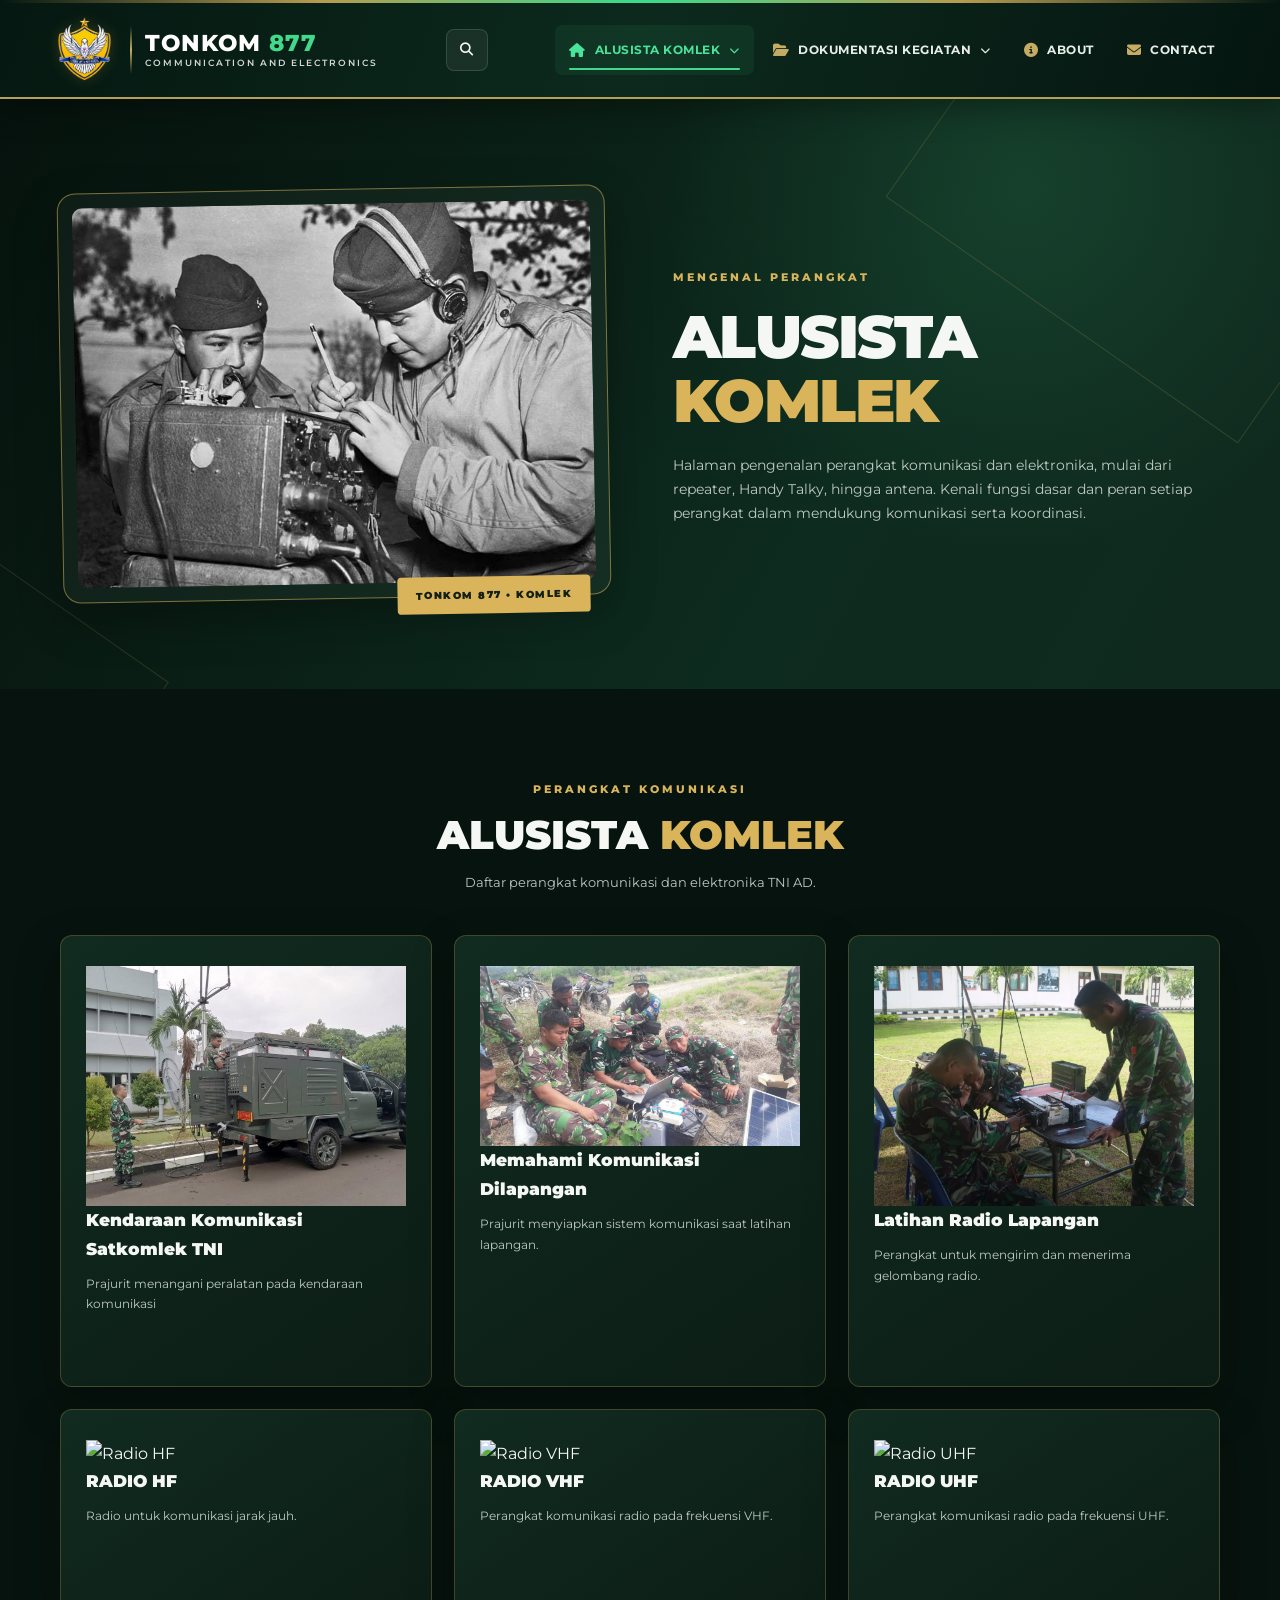
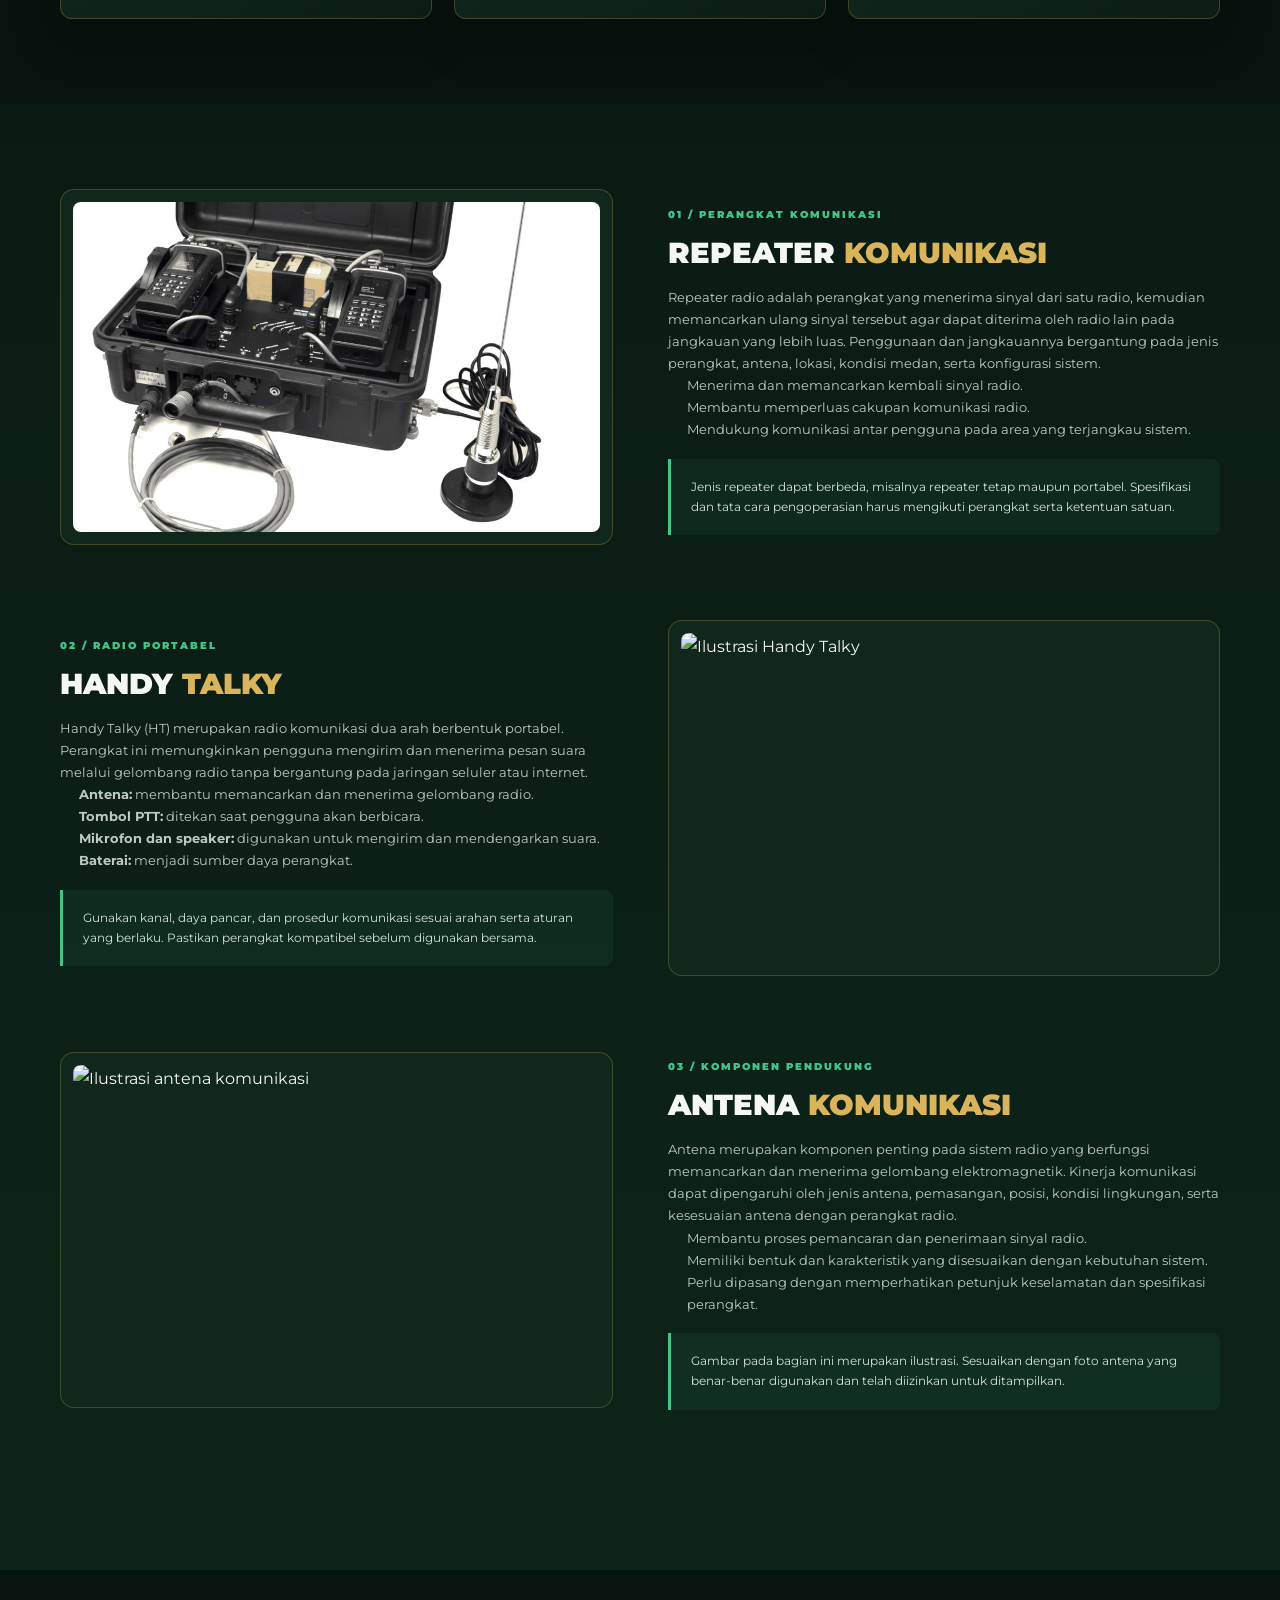
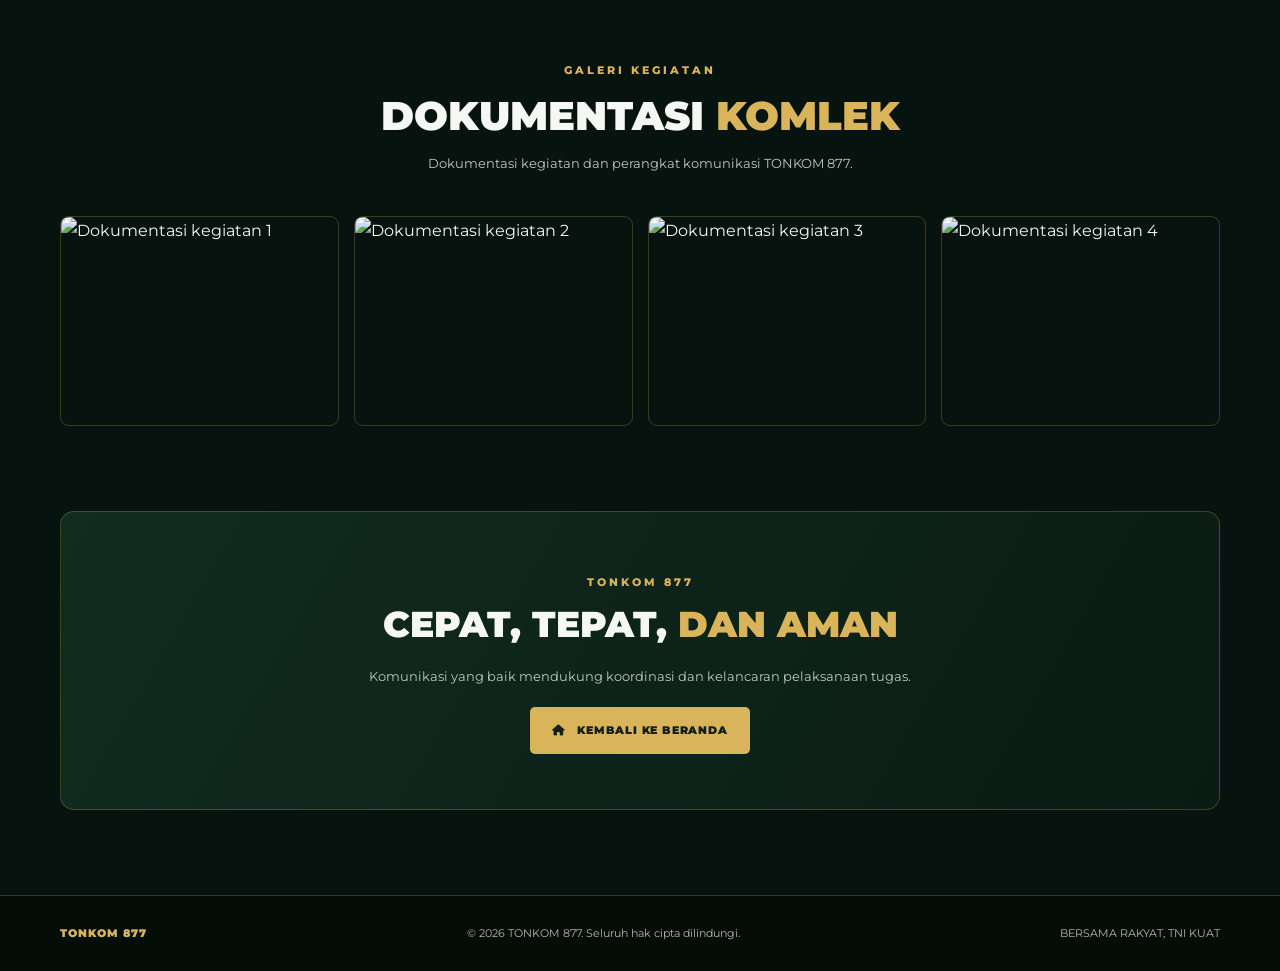
==== alusista.html @ 72903015 "commit" ====
<!DOCTYPE html>
<html lang="id">
<head>
    <meta charset="UTF-8">
    <meta name="viewport" content="width=device-width, initial-scale=1.0">
    
    <title>ALUSISTA KOMLEK | TONKOM 877</title>

    <link rel="shortcut icon" type="image/x-icon" href="images/komlek2.png" />
    <link rel="preconnect" href="https://fonts.googleapis.com">
    <link rel="preconnect" href="https://fonts.gstatic.com" crossorigin>
    <link href="https://fonts.googleapis.com/css2?family=Montserrat:wght@400;500;600;700;800;900&display=swap" rel="stylesheet">

    <link rel="stylesheet" href="https://cdnjs.cloudflare.com/ajax/libs/font-awesome/6.5.2/css/all.min.css">
    

<style>
:root {
    --bg: #07130e;
    --panel: #10291e;
    --gold: #d9b45b;
    --gold-light: #f0d58a;
    --green: #43c58a;
    --white: #f5f7f4;
    --muted: #bdc9c1;
    --line: rgba(217,180,91,.25);
    --shadow: 0 18px 45px rgba(0,0,0,.28);
}

* {
    box-sizing: border-box;
}

html {
    scroll-behavior: smooth;
    scroll-padding-top: 90px;
}

body {
    margin: 0;
    font-family: 'Montserrat', sans-serif;
    color: var(--white);
    background: var(--bg);
    line-height: 1.7;
    overflow-x: hidden;
}

img {
    max-width: 100%;
    display: block;
}

a {
    color: inherit;
    text-decoration: none;
}

.container {
    width: min(1160px, 92%);
    margin: auto;
}

/* ================= NAVBAR ================= */

.site-header {
    position: sticky;
    top: 0;
    z-index: 1000;
    background: rgba(5,17,12,.96);
    border-bottom: 1px solid var(--line);
    backdrop-filter: blur(12px);
}

.navbar {
    min-height: 82px;
    display: flex;
    align-items: center;
    justify-content: space-between;
    gap: 22px;
}

.brand {
    display: flex;
    align-items: center;
    gap: 12px;
    min-width: 0;
}

.brand img {
    width: 54px;
    height: 54px;
    object-fit: contain;
}

.brand-name {
    font-weight: 900;
    letter-spacing: 1.2px;
    color: var(--gold);
    font-size: 19px;
    line-height: 1.2;
}

.brand-sub {
    display: block;
    color: #c5d0c8;
    font-size: 9px;
    letter-spacing: 1.5px;
    margin-top: 4px;
}

.nav-links {
    display: flex;
    align-items: center;
    gap: 26px;
}

.nav-links a {
    font-size: 11px;
    font-weight: 800;
    letter-spacing: .7px;
    color: #e5ebe6;
    transition: .25s;
}

.nav-links a:hover,
.nav-links a.active {
    color: var(--gold);
}

.menu-toggle {
    display: none;
    border: 1px solid var(--line);
    background: transparent;
    color: var(--gold);
    font-size: 22px;
    padding: 7px 11px;
    border-radius: 8px;
    cursor: pointer;
}

/* ================= HERO ================= */

.hero {
    position: relative;
    min-height: 590px;
    display: flex;
    align-items: center;
    overflow: hidden;
    background:
        radial-gradient(circle at 80% 15%, rgba(54,139,94,.22), transparent 32%),
        linear-gradient(120deg,#06120d,#0d2b1e 65%,#10291e);
}

.hero:before,
.hero:after {
    content: "";
    position: absolute;
    border: 1px solid rgba(217,180,91,.17);
    transform: rotate(35deg);
    pointer-events: none;
}

.hero:before {
    width: 430px;
    height: 430px;
    right: -120px;
    top: -170px;
}

.hero:after {
    width: 300px;
    height: 300px;
    left: -190px;
    bottom: -180px;
}

.hero-grid {
    position: relative;
    z-index: 1;
    display: grid;
    grid-template-columns: 1fr 1fr;
    align-items: center;
    gap: 65px;
    padding: 75px 0;
}

.hero-photo-wrap {
    position: relative;
    padding: 14px;
    border: 1px solid rgba(217,180,91,.55);
    border-radius: 18px;
    background: rgba(255,255,255,.035);
    box-shadow: var(--shadow);
    transform: rotate(-1deg);
}

.hero-photo {
    width: 100%;
    height: 380px;
    object-fit: cover;
    border-radius: 10px;
}

.photo-tag {
    position: absolute;
    bottom: -18px;
    right: 20px;
    padding: 10px 18px;
    background: var(--gold);
    color: #142016;
    font-size: 10px;
    font-weight: 900;
    letter-spacing: 1.5px;
    border-radius: 4px;
}

.eyebrow,
.section-label {
    color: var(--gold);
    font-size: 11px;
    font-weight: 800;
    letter-spacing: 3px;
}

.hero h1 {
    font-size: clamp(36px,5vw,60px);
    line-height: 1.08;
    margin: 15px 0 20px;
    font-weight: 900;
    letter-spacing: -1.5px;
}

.hero h1 span {
    color: var(--gold);
    display: block;
}

.hero p {
    color: var(--muted);
    font-size: 14px;
    max-width: 560px;
}

.btn-gold {
    display: inline-flex;
    align-items: center;
    gap: 12px;
    margin-top: 20px;
    padding: 14px 22px;
    border-radius: 5px;
    background: var(--gold);
    color: #122017;
    font-size: 11px;
    font-weight: 900;
    letter-spacing: .8px;
    transition: .25s;
}

.btn-gold:hover {
    background: var(--gold-light);
    transform: translateY(-3px);
}

/* ================= SECTION ================= */

.section {
    padding: 85px 0;
}

.section-heading {
    text-align: center;
    max-width: 720px;
    margin: 0 auto 42px;
}

.section-heading h2 {
    margin: 10px 0 12px;
    font-size: clamp(27px,4vw,40px);
    line-height: 1.2;
    font-weight: 900;
}

.section-heading h2 span {
    color: var(--gold);
}

.section-heading p {
    color: var(--muted);
    font-size: 13px;
}

/* ================= FEATURE CARD ================= */

.cards {
    display: grid;
    grid-template-columns: repeat(3,1fr);
    gap: 22px;
}

.feature-card {
    position: relative;
    padding: 30px 25px;
    background: linear-gradient(145deg,#112b20,#0c1d15);
    border: 1px solid var(--line);
    border-radius: 12px;
    box-shadow: var(--shadow);
    transition: .3s;
}

.feature-card:hover {
    transform: translateY(-8px);
    border-color: var(--gold);
}

.feature-icon {
    width: 54px;
    height: 54px;
    display: grid;
    place-items: center;
    border-radius: 12px;
    background: rgba(217,180,91,.12);
    color: var(--gold);
    font-size: 23px;
    margin-bottom: 20px;
}

.feature-card h3 {
    font-size: 17px;
    font-weight: 900;
    margin: 0 0 10px;
}

.feature-card p {
    color: var(--muted);
    font-size: 12px;
    min-height: 82px;
}

.text-link {
    display: inline-flex;
    align-items: center;
    gap: 8px;
    margin-top: 8px;
    color: var(--gold);
    font-size: 10px;
    font-weight: 900;
    letter-spacing: .7px;
}

/* ================= DETAIL PERANGKAT ================= */

.equipment {
    background: linear-gradient(180deg,#0a1b13,#0d2419);
}

.equipment-row {
    display: grid;
    grid-template-columns: 1fr 1fr;
    gap: 55px;
    align-items: center;
    margin: 0 0 75px;
}

.equipment-row.reverse .equipment-image {
    order: 2;
}

.equipment-row.reverse .equipment-copy {
    order: 1;
}

.equipment-image {
    padding: 12px;
    border: 1px solid var(--line);
    border-radius: 14px;
    background: #10271c;
}

.equipment-image img {
    width: 100%;
    height: 330px;
    object-fit: cover;
    border-radius: 8px;
}

.equipment-copy h3 {
    font-size: 29px;
    line-height: 1.2;
    margin: 10px 0 15px;
    font-weight: 900;
}

.equipment-copy h3 span {
    color: var(--gold);
}

.equipment-copy p,
.equipment-copy li {
    color: var(--muted);
    font-size: 13px;
}

.equipment-copy ul {
    padding-left: 19px;
}

.mini-label {
    color: var(--green);
    font-size: 10px;
    font-weight: 900;
    letter-spacing: 2px;
}

.info-panel {
    padding: 18px 20px;
    margin-top: 18px;
    background: rgba(67,197,138,.07);
    border-left: 3px solid var(--green);
    border-radius: 0 8px 8px 0;
    color: #d4e1d8;
    font-size: 12px;
}

/* ================= GALERI ================= */

.gallery {
    display: grid;
    grid-template-columns: repeat(4,1fr);
    gap: 15px;
}

.gallery img {
    width: 100%;
    height: 210px;
    object-fit: cover;
    border-radius: 9px;
    border: 1px solid var(--line);
    transition: .3s;
}

.gallery img:hover {
    transform: scale(1.03);
    border-color: var(--gold);
}

/* ================= PENUTUP ================= */

.closing {
    padding: 55px 25px;
    text-align: center;
    border: 1px solid var(--line);
    border-radius: 14px;
    background: linear-gradient(120deg,#112c20,#0a1b13);
}

.closing h2 {
    margin: 0 0 10px;
    font-size: clamp(24px,4vw,36px);
    font-weight: 900;
}

.closing h2 span {
    color: var(--gold);
}

.closing p {
    color: var(--muted);
    font-size: 13px;
}

/* ================= FOOTER ================= */

footer {
    padding: 28px 0;
    background: #040d08;
    border-top: 1px solid var(--line);
}

.footer-inner {
    display: flex;
    justify-content: space-between;
    align-items: center;
    gap: 20px;
    color: #aebbb2;
    font-size: 11px;
}

.footer-brand {
    color: var(--gold);
    font-weight: 900;
    letter-spacing: 1px;
}

/* ================= RESPONSIVE ================= */

@media(max-width:850px) {
    .menu-toggle {
        display: block;
    }

    .nav-links {
        display: none;
        position: absolute;
        top: 81px;
        left: 0;
        right: 0;
        padding: 22px 5%;
        background: #07130e;
        border-bottom: 1px solid var(--line);
        flex-direction: column;
        align-items: flex-start;
        gap: 19px;
    }

    .nav-links.open {
        display: flex;
    }

    .hero-grid {
        gap: 35px;
    }

    .equipment-row {
        gap: 30px;
    }
}

@media(max-width:650px) {
    .navbar {
        min-height: 72px;
    }

    .brand img {
        width: 46px;
        height: 46px;
    }

    .brand-name {
        font-size: 16px;
    }

    .brand-sub {
        font-size: 8px;
    }

    .nav-links {
        top: 71px;
    }

    .hero-grid,
    .equipment-row {
        grid-template-columns: 1fr;
        gap: 35px;
        padding: 55px 0;
    }

    .hero {
        min-height: auto;
    }

    .hero-photo {
        height: 260px;
    }

    .hero-content {
        text-align: center;
    }

    .hero-content p {
        margin-left: auto;
        margin-right: auto;
    }

    .equipment-row.reverse .equipment-image,
    .equipment-row.reverse .equipment-copy {
        order: initial;
    }

    .equipment-image img {
        height: 260px;
    }

    .cards {
        grid-template-columns: 1fr;
    }

    .feature-card p {
        min-height: 0;
    }

    .section {
        padding: 65px 0;
    }

    .gallery {
        grid-template-columns: repeat(2,1fr);
        gap: 10px;
    }

    .gallery img {
        height: 145px;
    }

    .footer-inner {
        flex-direction: column;
        text-align: center;
    }
}
</style>
</head>


<nav class="main-nav">
  <div class="nav-container">

    <!-- LOGO DAN NAMA -->
    <a href="index.html" class="navbar-brand">
      <img src="images/komlek2.png"
           alt="Logo TONKOM 877"
           class="brand-logo">

      <span class="brand-divider"></span>

      <div class="brand-text">
        <h2>TONKOM <span>877</span></h2>
        <p>Communication and electronics</p>
      </div>
    </a>

    <!-- TOMBOL MENU HP -->
    <div class="nav-actions">

      <button class="search-btn"
              type="button"
              aria-label="Cari">
        <i class="fa-solid fa-magnifying-glass"></i>
      </button>

      <button class="navbar-toggler"
              type="button"
              aria-label="Buka menu"
              aria-expanded="false"
              aria-controls="navMenu">
        <i class="fa-solid fa-bars"></i>
      </button>

    </div>

    <!-- MENU NAVIGASI -->
    <ul class="nav-menu" id="navMenu">

      <!-- BERANDA -->
      <li class="nav-item dropdown active">
        <a class="nav-link" href="#"
           aria-expanded="false">
          <i class="fa-solid fa-house"></i>
          <span>ALUSISTA KOMLEK</span>
          <i class="fa-solid fa-chevron-down arrow"></i>
        </a>

        <ul class="dropdown-menu">

          <li>
            <a class="dropdown-item" href="index.html">
              <i class="fa-solid fa-house"></i>
              <span>BERANDA</span>
            </a>
          </li>

          <li>
            <a class="dropdown-item" href="alusista.html">
              <i class="fa-solid fa-tower-broadcast"></i>
              <span>ALUSISTA KOMLEK TNI AD</span>
            </a>
          </li>

          <li>
            <a class="dropdown-item" href="homepage-3.html">
              <i class="fa-solid fa-lock"></i>
              <span>SANDI TNI AD</span>
            </a>
          </li>

        </ul>
      </li>

      <!-- DOKUMENTASI KEGIATAN -->
      <li class="nav-item dropdown">
        <a class="nav-link" href="#"
           aria-expanded="false">
          <i class="fa-solid fa-folder-open"></i>
          <span>DOKUMENTASI KEGIATAN</span>
          <i class="fa-solid fa-chevron-down arrow"></i>
        </a>

        <ul class="dropdown-menu">

          <li>
            <a class="dropdown-item" href="team.html">
              TEAM
            </a>
          </li>

          <li>
            <a class="dropdown-item" href="career.html">
              KEGIATAN
            </a>
          </li>

          <li>
            <a class="dropdown-item" href="blog.html">
              GALERI
            </a>
          </li>

        </ul>
      </li>

      <!-- ABOUT -->
      <li class="nav-item">
        <a class="nav-link" href="about.html">
          <i class="fa-solid fa-circle-info"></i>
          <span>ABOUT</span>
        </a>
      </li>

      <!-- CONTACT -->
      <li class="nav-item">
        <a class="nav-link" href="contact.html">
          <i class="fa-solid fa-envelope"></i>
          <span>CONTACT</span>
        </a>
      </li>

    </ul>

  </div>
</nav>

<style>


/* =====================================
   DROPDOWN NAVBAR TONKOM 877
   TAMPILAN SESUAI FOTO KANAN
===================================== */

.nav-item > .dropdown-menu {
    min-width: 235px;
    padding: 8px 0;
    background: #061d16;
    border: none;
    border-radius: 0;
}

/* SETIAP BARIS MENU */
.nav-item > .dropdown-menu > li {
    width: 100%;
    margin: 0;
    padding: 0;
}

/* IKON DI KIRI, TEKS RATA KIRI */
.nav-item > .dropdown-menu > li > a {
    display: flex;
    flex-direction: row;
    align-items: center;
    justify-content: flex-start;

    width: 100%;
    min-height: 36px;
    padding: 8px 12px;

    gap: 13px;

    color: #ffffff;
    font-size: 12px;
    font-weight: 600;
    text-align: left;
    white-space: nowrap;

    border-radius: 0;
    transition: background 0.2s ease;
}

/* UKURAN DAN POSISI IKON */
.nav-item > .dropdown-menu > li > a > i {
    display: inline-flex;
    align-items: center;
    justify-content: center;

    width: 15px;
    min-width: 15px;

    color: #c8ab58;
    font-size: 11px;
}

/* TEKS MENU */
.nav-item > .dropdown-menu > li > a > span {
    display: inline-block;
    flex: 1;
    text-align: left;
    white-space: nowrap;
}

/* MENU AKTIF BERWARNA BIRU */
.nav-item > .dropdown-menu > li > a.active {
    color: #1685ff;
    background: rgba(28, 93, 68, 0.25);
}

/* EFEK HOVER */
.nav-item > .dropdown-menu > li > a:hover {
    padding-left: 12px;
    color: #1685ff;
    background: rgba(28, 93, 68, 0.25);
}

/* RESPONSIVE HP */
@media (max-width: 850px) {

    .nav-item > .dropdown-menu {
        width: 100%;
        min-width: 0;
        padding: 5px 0;
        border: none;
        background: #061d16;
    }

    .nav-item > .dropdown-menu > li > a {
        display: flex;
        justify-content: flex-start;
        align-items: center;

        gap: 13px;
        padding: 8px 12px;

        font-size: 12px;
        white-space: nowrap;
    }

    .nav-item > .dropdown-menu > li > a:hover {
        padding-left: 12px;
    }
}

/* =========================
   RESET DAN FONT
========================= */

* {
    margin: 0;
    padding: 0;
    box-sizing: border-box;
}

body {
    font-family: 'Montserrat', sans-serif;
}

a {
    text-decoration: none;
}

ul {
    list-style: none;
}

/* =========================
   NAVBAR UTAMA
========================= */

.main-nav {
    position: sticky;
    top: 0;
    z-index: 1000;
    width: 100%;

    background: linear-gradient(
        110deg,
        rgba(5, 24, 17, 0.98),
        rgba(13, 43, 30, 0.96),
        rgba(5, 22, 17, 0.98)
    );

    border-bottom: 2px solid #b5a05a;
    box-shadow: 0 8px 30px rgba(0,0,0,0.35);
}

/* GARIS DEKORASI ATAS */

.main-nav::before {
    content: "";
    display: block;
    height: 3px;

    background: linear-gradient(
        90deg,
        transparent,
        #b69b50,
        #39db8b,
        #b69b50,
        transparent
    );
}

/* CONTAINER */

.nav-container {
    width: min(1250px, 92%);
    min-height: 94px;
    margin: auto;

    display: flex;
    align-items: center;
    justify-content: space-between;
    gap: 25px;
}

/* =========================
   LOGO DAN NAMA
========================= */

.navbar-brand {
    display: flex;
    align-items: center;
    gap: 13px;
    flex-shrink: 0;
}

.brand-logo {
    width: 66px;
    height: 66px;
    object-fit: contain;

    filter: drop-shadow(
        0 0 7px rgba(193,167,81,0.2)
    );
}

.brand-divider {
    width: 2px;
    height: 48px;

    background: linear-gradient(
        transparent,
        #c6ad62,
        transparent
    );
}

.brand-text h2 {
    margin-bottom: 2px;
    line-height: 1.1;
    color: #ffffff;
    font-size: 23px;
    font-weight: 800;
    letter-spacing: 1px;
    white-space: nowrap;
}

.brand-text h2 span {
    color: #41d98a;
}

.brand-text p {
    margin: 0;
    line-height: 1.2;
    color: #d2d8d2;
    font-size: 9px;
    font-weight: 600;
    letter-spacing: 2px;
    text-transform: uppercase;
}

/* =========================
   MENU NAVBAR
========================= */

.nav-menu {
    display: flex;
    align-items: center;
    gap: 5px;
}

.nav-item {
    position: relative;
}

.nav-link {
    position: relative;

    display: flex;
    align-items: center;
    gap: 9px;

    padding: 15px 14px;

    color: #e7eee8;
    font-size: 12px;
    font-weight: 700;
    text-transform: uppercase;
    letter-spacing: 0.5px;

    border-radius: 7px;
    transition: 0.3s ease;
}

.nav-link > i:first-child {
    color: #c5ac62;
    font-size: 14px;
}

.nav-link .arrow {
    font-size: 10px;
    transition: transform 0.3s ease;
}

/* HOVER MENU */

.nav-link:hover,
.nav-item.active > .nav-link {
    color: #49e39a;
    background: rgba(55,191,119,0.09);
}

.nav-link:hover > i:first-child,
.nav-item.active > .nav-link > i:first-child {
    color: #49e39a;
}

/* GARIS MENU AKTIF */

.nav-item.active > .nav-link::after {
    content: "";
    position: absolute;

    left: 14px;
    right: 14px;
    bottom: 5px;

    height: 2px;
    background: #42d98a;
    border-radius: 5px;
}

/* =========================
   DROPDOWN MENU
========================= */

.dropdown-menu {
    position: absolute;
    top: calc(100% + 12px);
    left: 0;

    min-width: 225px;
    padding: 9px;

    background: rgba(7,23,18,0.98);

    border: 1px solid rgba(182,155,80,0.4);
    border-radius: 10px;

    box-shadow: 0 18px 40px rgba(0,0,0,0.45);

    opacity: 0;
    visibility: hidden;
    transform: translateY(10px);

    transition: 0.25s ease;
}

/* DROPDOWN TERBUKA */

.nav-item:hover > .dropdown-menu,
.nav-item:focus-within > .dropdown-menu,
.nav-item.open > .dropdown-menu {
    opacity: 1;
    visibility: visible;
    transform: translateY(0);
}

.dropdown-menu a {
    display: flex;
    align-items: center;
    justify-content: space-between;
    gap: 12px;

    padding: 12px 13px;

    color: #dce7df;
    font-size: 12px;
    font-weight: 600;

    border-radius: 6px;
    transition: 0.25s ease;
}

.dropdown-menu a i {
    color: #c5ac62;
    font-size: 11px;
}

/* HOVER DROPDOWN */

.dropdown-menu a:hover,
.dropdown-menu a.active {
    color: #4be49a;

    background: linear-gradient(
        90deg,
        rgba(43,158,96,0.2),
        rgba(43,158,96,0.04)
    );

    padding-left: 18px;
}

/* =========================
   TOMBOL KANAN
========================= */

.nav-actions {
    display: flex;
    align-items: center;
    gap: 10px;
}

.search-btn,
.navbar-toggler {
    display: flex;
    align-items: center;
    justify-content: center;

    width: 42px;
    height: 42px;

    color: #f3f7f3;
    background: rgba(255,255,255,0.06);

    border: 1px solid rgba(255,255,255,0.13);
    border-radius: 8px;

    cursor: pointer;
    transition: 0.3s ease;
}

.search-btn:hover,
.navbar-toggler:hover {
    color: #4be49a;
    border-color: #4be49a;
    background: rgba(55,191,119,0.12);
}

.navbar-toggler {
    display: none;
    font-size: 18px;
}

/* =========================
   RESPONSIVE TABLET
========================= */

@media (max-width: 1050px) {

    .nav-container {
        width: 94%;
        gap: 10px;
    }

    .brand-logo {
        width: 55px;
        height: 55px;
    }

    .brand-text h2 {
        font-size: 19px;
    }

    .brand-text p {
        font-size: 8px;
        letter-spacing: 1px;
    }

    .nav-link {
        padding: 13px 9px;
        font-size: 11px;
    }

    .nav-actions {
        gap: 5px;
    }
}

/* =========================
   RESPONSIVE HP
========================= */

@media (max-width: 850px) {

    .nav-container {
        min-height: 82px;
        flex-wrap: wrap;
        padding: 12px 0;
    }

    .brand-logo {
        width: 54px;
        height: 54px;
    }

    .brand-text h2 {
        font-size: 18px;
    }

    .brand-text p {
        font-size: 8px;
    }

    .brand-divider {
        height: 40px;
    }

    .nav-actions {
        margin-left: auto;
    }

    .navbar-toggler {
        display: flex;
    }

    .search-btn {
        display: none;
    }

    .nav-menu {
        display: none;
        flex-direction: column;
        align-items: stretch;

        width: 100%;
        gap: 4px;

        padding: 12px 0 8px;

        border-top: 1px solid rgba(255,255,255,0.12);

        max-height: 75vh;
        overflow-y: auto;
    }

    .nav-menu.show {
        display: flex;
    }

    .nav-item {
        width: 100%;
    }

    .nav-link {
        justify-content: flex-start;
        padding: 14px;
        font-size: 12px;
    }

    .nav-link .arrow {
        margin-left: auto;
    }

    .nav-item.active > .nav-link::after {
        display: none;
    }

    /* DROPDOWN HP */

    .dropdown-menu {
        position: static;
        display: none;

        min-width: 0;
        margin: 3px 0 8px;
        padding: 6px;

        background: rgba(0,0,0,0.18);

        border: 0;
        border-left: 2px solid #b69b50;
        border-radius: 0;

        box-shadow: none;

        opacity: 1;
        visibility: visible;
        transform: none;
        transition: none;
    }

    .nav-item.open > .dropdown-menu {
        display: block;
    }

    .dropdown-menu a {
        padding: 12px 14px;
    }
}

/* =========================
   RESPONSIVE HP KECIL
========================= */

@media (max-width: 480px) {

    .nav-container {
        width: 92%;
    }

    .brand-logo {
        width: 45px;
        height: 45px;
    }

    .navbar-brand {
        gap: 8px;
    }

    .brand-divider {
        height: 34px;
    }

    .brand-text h2 {
        font-size: 15px;
        letter-spacing: 0;
    }

    .brand-text p {
        max-width: 165px;
        font-size: 7px;
        letter-spacing: 0.7px;
    }

    .navbar-toggler {
        width: 38px;
        height: 38px;
    }
}

@media (max-width: 380px) {

    .brand-logo {
        width: 39px;
        height: 39px;
    }

    .brand-text h2 {
        font-size: 14px;
    }

    .brand-text p {
        font-size: 6px;
    }

    .navbar-toggler {
        width: 35px;
        height: 35px;
    }
}
</style>

<script>
    
// ===============================
// NAVBAR TONKOM 877
// ===============================

const toggler = document.querySelector(".navbar-toggler");
const navMenu = document.querySelector(".nav-menu");

// TOGGLE MENU HP
toggler.addEventListener("click", function () {

    const isOpen = navMenu.classList.toggle("show");

    toggler.setAttribute("aria-expanded", isOpen);

    toggler.innerHTML = isOpen
        ? '<i class="fa-solid fa-xmark"></i>'
        : '<i class="fa-solid fa-bars"></i>';

});

// DROPDOWN MENU HP
document.querySelectorAll(
    ".nav-item > .nav-link"
).forEach(link => {

    link.addEventListener("click", function (event) {

        const item = this.parentElement;

        if (
            window.innerWidth <= 850 &&
            item.querySelector(":scope > .dropdown-menu")
        ) {

            event.preventDefault();

            // TUTUP DROPDOWN LAIN
            item.parentElement.querySelectorAll(
                ":scope > .nav-item.open"
            ).forEach(other => {

                if (other !== item) {
                    other.classList.remove("open");

                    const otherLink = other.querySelector(
                        ":scope > .nav-link"
                    );

                    if (otherLink) {
                        otherLink.setAttribute(
                            "aria-expanded", "false"
                        );
                    }
                }

            });

            // BUKA / TUTUP DROPDOWN
            const isOpen = item.classList.toggle("open");

            this.setAttribute("aria-expanded", isOpen);

        }

    });

});

// TUTUP MENU SETELAH MEMILIH HALAMAN
document.querySelectorAll(
    ".nav-menu a:not(.nav-link)"
).forEach(link => {

    link.addEventListener("click", function () {

        if (window.innerWidth <= 850) {

            navMenu.classList.remove("show");

            toggler.setAttribute(
                "aria-expanded", "false"
            );

            toggler.innerHTML =
                '<i class="fa-solid fa-bars"></i>';

        }

    });

});

</script>
<body>



<main>

<!-- ================= HERO ================= -->

<section class="hero">
    <div class="container hero-grid">

        <div class="hero-photo-wrap">
            <img class="hero-photo"
                 src="images/komlek 2.jpg"
                 alt="Dokumentasi kegiatan TONKOM 877">

            <span class="photo-tag">TONKOM 877 • KOMLEK</span>
        </div>

        <div class="hero-content">

            <span class="eyebrow">MENGENAL PERANGKAT</span>

            <h1>
                ALUSISTA
                <span>KOMLEK </span>
            </h1>

            <p>
                Halaman pengenalan perangkat komunikasi dan elektronika,
                mulai dari repeater, Handy Talky, hingga antena.
                Kenali fungsi dasar dan peran setiap perangkat dalam
                mendukung komunikasi serta koordinasi.
            </p>

           

        </div>
    </div>
</section>


<!-- ================= DAFTAR ALUSISTA ================= -->


<section class="section" id="daftar-alusista">
    <div class="container">

        <div class="section-heading">
            <span class="section-label">PERANGKAT KOMUNIKASI</span>
            <h2>ALUSISTA <span>KOMLEK</span></h2>
            <p>Daftar perangkat komunikasi dan elektronika TNI AD.</p>
        </div>

        <div class="cards">

            <article class="feature-card">
                <img src="images/mobile satkom.jpg" alt="Repeater">
                <h3>Kendaraan Komunikasi Satkomlek TNI</h3>
                <p>Prajurit menangani peralatan pada kendaraan komunikasi</p>
            </article>

            <article class="feature-card">
                <img src="images/komlek 1.jpg" alt="Handy Talky">
                <h3>Memahami Komunikasi Dilapangan</h3>
                <p>
Prajurit menyiapkan sistem komunikasi saat latihan lapangan.</p>
            </article>

            <article class="feature-card">
                <img src="images/komlek 3.jpg" alt="Antena">
                <h3>Latihan Radio Lapangan</h3>
                <p>Perangkat untuk mengirim dan menerima gelombang radio.</p>
            </article>

            <article class="feature-card">
                <img src="img/radio-hf.jpg" alt="Radio HF">
                <h3>RADIO HF</h3>
                <p>Radio untuk komunikasi jarak jauh.</p>
            </article>

            <article class="feature-card">
                <img src="img/radio-vhf.jpg" alt="Radio VHF">
                <h3>RADIO VHF</h3>
                <p>Perangkat komunikasi radio pada frekuensi VHF.</p>
            </article>

            <article class="feature-card">
                <img src="img/radio-uhf.jpg" alt="Radio UHF">
                <h3>RADIO UHF</h3>
                <p>Perangkat komunikasi radio pada frekuensi UHF.</p>
            </article>

        </div>
    </div>
</section>



<!-- ================= DETAIL PERANGKAT ================= -->

<section class="section equipment">
    <div class="container">

        <!-- REPEATER -->
        <div class="equipment-row" id="repeater">

            <div class="equipment-image">
                <img src="images/rptportable.jpg"
                     alt="Ilustrasi perangkat repeater portabel">
            </div>

            <div class="equipment-copy">

                <span class="mini-label">
                    01 / PERANGKAT KOMUNIKASI
                </span>

                <h3>
                    REPEATER <span>KOMUNIKASI</span>
                </h3>

                <p>
                    Repeater radio adalah perangkat yang menerima sinyal
                    dari satu radio, kemudian memancarkan ulang sinyal
                    tersebut agar dapat diterima oleh radio lain pada
                    jangkauan yang lebih luas. Penggunaan dan jangkauannya
                    bergantung pada jenis perangkat, antena, lokasi,
                    kondisi medan, serta konfigurasi sistem.
                </p>

                <ul>
                    <li>Menerima dan memancarkan kembali sinyal radio.</li>
                    <li>Membantu memperluas cakupan komunikasi radio.</li>
                    <li>Mendukung komunikasi antar pengguna pada area yang terjangkau sistem.</li>
                </ul>

                <div class="info-panel">
                    Jenis repeater dapat berbeda, misalnya repeater tetap
                    maupun portabel. Spesifikasi dan tata cara pengoperasian
                    harus mengikuti perangkat serta ketentuan satuan.
                </div>

            </div>
        </div>


        <!-- HANDY TALKY -->
        <div class="equipment-row reverse" id="handy-talky">

            <div class="equipment-image">
                <img src="images/ht1.png"
                     alt="Ilustrasi Handy Talky">
            </div>

            <div class="equipment-copy">

                <span class="mini-label">
                    02 / RADIO PORTABEL
                </span>

                <h3>
                    HANDY <span>TALKY</span>
                </h3>

                <p>
                    Handy Talky (HT) merupakan radio komunikasi dua arah
                    berbentuk portabel. Perangkat ini memungkinkan pengguna
                    mengirim dan menerima pesan suara melalui gelombang
                    radio tanpa bergantung pada jaringan seluler atau internet.
                </p>

                <ul>
                    <li><strong>Antena:</strong> membantu memancarkan dan menerima gelombang radio.</li>
                    <li><strong>Tombol PTT:</strong> ditekan saat pengguna akan berbicara.</li>
                    <li><strong>Mikrofon dan speaker:</strong> digunakan untuk mengirim dan mendengarkan suara.</li>
                    <li><strong>Baterai:</strong> menjadi sumber daya perangkat.</li>
                </ul>

                <div class="info-panel">
                    Gunakan kanal, daya pancar, dan prosedur komunikasi
                    sesuai arahan serta aturan yang berlaku. Pastikan
                    perangkat kompatibel sebelum digunakan bersama.
                </div>

            </div>
        </div>


        <!-- ANTENA -->
        <div class="equipment-row" id="antena">

            <div class="equipment-image">
                <img src="images/komlek3.jpg"
                     alt="Ilustrasi antena komunikasi">
            </div>

            <div class="equipment-copy">

                <span class="mini-label">
                    03 / KOMPONEN PENDUKUNG
                </span>

                <h3>
                    ANTENA <span>KOMUNIKASI</span>
                </h3>

                <p>
                    Antena merupakan komponen penting pada sistem radio
                    yang berfungsi memancarkan dan menerima gelombang
                    elektromagnetik. Kinerja komunikasi dapat dipengaruhi
                    oleh jenis antena, pemasangan, posisi, kondisi lingkungan,
                    serta kesesuaian antena dengan perangkat radio.
                </p>

                <ul>
                    <li>Membantu proses pemancaran dan penerimaan sinyal radio.</li>
                    <li>Memiliki bentuk dan karakteristik yang disesuaikan dengan kebutuhan sistem.</li>
                    <li>Perlu dipasang dengan memperhatikan petunjuk keselamatan dan spesifikasi perangkat.</li>
                </ul>

                <div class="info-panel">
                    Gambar pada bagian ini merupakan ilustrasi. Sesuaikan
                    dengan foto antena yang benar-benar digunakan dan
                    telah diizinkan untuk ditampilkan.
                </div>

            </div>
        </div>

    </div>
</section>


<!-- ================= DOKUMENTASI ================= -->

<section class="section" id="dokumentasi">
    <div class="container">

        <div class="section-heading">
            <span class="section-label">GALERI KEGIATAN</span>

            <h2>
                DOKUMENTASI <span>KOMLEK</span>
            </h2>

            <p>
                Dokumentasi kegiatan dan perangkat komunikasi TONKOM 877.
            </p>
        </div>

        <div class="gallery">

            <img src="images/m1.jpeg" alt="Dokumentasi kegiatan 1">

            <img src="images/m2.jpeg" alt="Dokumentasi kegiatan 2">

            <img src="images/m3.jpeg" alt="Dokumentasi kegiatan 3">

            <img src="images/m4.jpeg" alt="Dokumentasi kegiatan 4">

        </div>
    </div>
</section>


<!-- ================= PENUTUP ================= -->

<section class="section" style="padding-top:0">
    <div class="container">

        <div class="closing">

            <span class="section-label">TONKOM 877</span>

            <h2>
                CEPAT, TEPAT, <span>DAN AMAN</span>
            </h2>

            <p>
                Komunikasi yang baik mendukung koordinasi dan
                kelancaran pelaksanaan tugas.
            </p>

            <a class="btn-gold" href="index.html">
                <i class="fa-solid fa-house"></i>
                KEMBALI KE BERANDA
            </a>

        </div>
    </div>
</section>

</main>


<!-- ================= FOOTER ================= -->

<footer>
    <div class="container footer-inner">

        <span class="footer-brand">
            TONKOM 877
        </span>

        <span>
            © 2026 TONKOM 877. Seluruh hak cipta dilindungi.
        </span>

        <span>
            BERSAMA RAKYAT, TNI KUAT
        </span>

    </div>
</footer>


<!-- ================= JAVASCRIPT NAVBAR ================= -->

<script>
const menuToggle = document.getElementById('menuToggle');
const navLinks = document.getElementById('navLinks');

menuToggle.addEventListener('click', function () {

    const isOpen = navLinks.classList.toggle('open');

    menuToggle.setAttribute('aria-expanded', isOpen);

    menuToggle.innerHTML = isOpen
        ? '<i class="fa-solid fa-xmark"></i>'
        : '<i class="fa-solid fa-bars"></i>';

});

navLinks.querySelectorAll('a').forEach(function (link) {

    link.addEventListener('click', function () {

        navLinks.classList.remove('open');

        menuToggle.setAttribute('aria-expanded', 'false');

        menuToggle.innerHTML = '<i class="fa-solid fa-bars"></i>';

    });

});
</script>

</body>
<style>
    
/* =========================================
   RESPONSIVE WEBSITE TONKOM 877
   LAPTOP - TABLET - ANDROID - IPHONE
   ANTI HORIZONTAL SCROLL
========================================= */

/* ===== PENGATURAN DASAR ===== */

*,
*::before,
*::after {
    box-sizing: border-box;
}

html,
body {
    width: 100%;
    max-width: 100%;
    margin: 0;
    overflow-x: clip;
}

/* MEDIA TIDAK MELEBAR */

img,
video,
iframe,
svg {
    max-width: 100%;
}

img,
video {
    height: auto;
}

/* CONTAINER RESPONSIVE */

.container,
.nav-container,
.hero-container {
    max-width: 100%;
}

/* TEKS PANJANG TIDAK MELEBAR */

.hero-content,
.feature-content,
.ht-content,
.about-heading {
    min-width: 0;
    overflow-wrap: break-word;
}

/* ===== LAPTOP BESAR ===== */

@media (min-width: 1200px) {

    .hero-container {
        max-width: 1450px;
        margin: 0 auto;
        gap: 60px;
    }

    .hero-visual,
    .hero-content {
        max-width: 680px;
        min-width: 0;
    }

    .about-tonkom,
    .ht-section {
        padding-top: 100px;
        padding-bottom: 100px;
    }
}

/* ===== LAPTOP KECIL ===== */

@media (min-width: 851px) and (max-width: 1199px) {

    .hero-container {
        grid-template-columns:
            minmax(0, 1fr) minmax(0, 1fr);
        gap: 25px;
        padding: 45px 4%;
    }

    .photo-frame {
        height: 450px;
    }

    .hero-content {
        min-width: 0;
        padding-top: 40px;
    }

    .hero-heading h1 {
        font-size: clamp(26px, 3.5vw, 42px);
    }

    .hero-description {
        font-size: 14px;
    }

    .ht-image-wrapper {
        min-height: 500px;
    }

    .ht-product-image {
        max-width: 330px;
    }
}

/* ===== TABLET ===== */

@media (max-width: 850px) {

    .nav-container {
        width: 94%;
    }

    .hero-container {
        grid-template-columns: minmax(0, 1fr);
        min-height: auto;
        gap: 25px;
        padding: 35px 5%;
    }

    .hero-visual {
        width: 100%;
        max-width: 550px;
        margin: auto;
    }

    .hero-content {
        width: 100%;
        max-width: 650px;
        margin: auto;
        padding: 25px 0 35px;
    }

    .photo-frame {
        height: 430px;
    }

    .hero-heading {
        text-align: center;
    }

    .hero-description {
        max-width: 100%;
    }

    .hero-actions {
        justify-content: center;
        flex-wrap: wrap;
    }

    .hero-footer {
        position: static;
        justify-content: center;
        margin-top: 35px;
    }

    .feature-wrapper {
        padding: 15px;
    }

    .ht-image-wrapper {
        min-height: 480px;
    }
}

/* ===== ANDROID DAN IPHONE ===== */

@media (max-width: 700px) {

    body {
        font-size: 14px;
    }

    /* NAVBAR */

    .nav-container {
        min-height: 75px;
        padding: 10px 0;
    }

    .navbar-brand {
        gap: 8px;
        min-width: 0;
    }

    .brand-logo {
        width: 45px;
        height: 45px;
    }

    .brand-divider {
        height: 35px;
    }

    .brand-text h2 {
        font-size: 16px;
    }

    .brand-text p {
        font-size: 7px;
        letter-spacing: 0.5px;
    }

    .navbar-toggler {
        width: 40px;
        height: 40px;
    }

    .nav-menu {
        max-height: 75vh;
        overflow-y: auto;
    }

    /* HERO */

    .hero {
        min-height: auto;
    }

    .hero-container {
        grid-template-columns: minmax(0, 1fr);
        gap: 15px;
        padding: 25px 18px 45px;
    }

    .hero-visual {
        max-width: 100%;
        padding-bottom: 30px;
    }

    .photo-frame {
        width: 100%;
        height: clamp(260px, 75vw, 380px);
    }

    .hero-content {
        padding: 20px 0 25px;
    }

    .logo-wrapper {
        width: 75px;
        height: 75px;
        top: -10px;
    }

    .hero-heading {
        text-align: center;
    }

    .hero-heading h1 {
        font-size: clamp(25px, 7vw, 36px);
        overflow-wrap: anywhere;
    }

    .hero-description {
        font-size: 13px;
        line-height: 1.8;
        text-align: center;
        margin-bottom: 25px;
    }

    .hero-actions {
        justify-content: center;
        flex-wrap: wrap;
    }

    .btn-primary {
        min-height: 52px;
        padding: 0 18px;
        gap: 10px;
        font-size: 13px;
        max-width: 100%;
    }

    .hero-footer {
        position: static;
        justify-content: center;
        margin-top: 35px;
        font-size: 9px;
        letter-spacing: 3px;
    }

    /* PROFIL TONKOM */

    .about-tonkom {
        padding: 65px 0 55px;
    }

    .about-heading {
        padding: 0 15px;
        margin-bottom: 25px;
    }

    .about-heading h2 {
        font-size: clamp(28px, 8vw, 36px);
    }

    .about-heading p {
        font-size: 13px;
        line-height: 1.8;
    }

    .feature-wrapper {
        margin: 0;
        padding: 10px;
    }

    .feature-wrapper > div {
        width: 100%;
        max-width: 100%;
    }

    .feature-card {
        padding: 22px 12px;
    }

    .feature-card h4 {
        font-size: 17px;
    }

    .feature-card p {
        font-size: 13px;
    }

    /* REPEATER */

    .feature.section {
        padding: 55px 0;
    }

    .feature .row {
        margin-left: 0;
        margin-right: 0;
    }

    .feature .col-lg-6 {
        width: 100%;
        padding: 0 15px;
    }

    .feature-content {
        margin-top: 30px;
    }

    .repeater-title {
        font-size: 28px;
    }

    .feature-content p {
        font-size: 13px;
        line-height: 1.8;
    }

    .image-content {
        margin-bottom: 20px;
    }

    /* HANDY TALKY */

    .ht-section {
        padding: 55px 0;
    }

    .ht-section .row {
        margin-left: 0;
        margin-right: 0;
    }

    .ht-section .col-lg-6 {
        width: 100%;
        padding: 0 15px;
    }

    .ht-title {
        font-size: clamp(30px, 9vw, 40px);
    }

    .ht-description {
        font-size: 13px;
    }

    .ht-steps {
        grid-template-columns: minmax(0, 1fr);
    }

    .ht-comparison {
        grid-template-columns:
            repeat(2, minmax(0, 1fr));
    }

    .ht-image-wrapper {
        min-height: 420px;
    }

    .ht-product-image {
        max-width: 270px;
        max-height: 390px;
        object-fit: contain;
    }

    .ht-circle-one {
        width: 250px;
        height: 250px;
        max-width: 100%;
    }

    .ht-circle-two {
        width: 205px;
        height: 205px;
        max-width: 100%;
    }

    /* VIDEO */

    .video-promo {
        min-height: 250px;
        background-position: center;
    }

    /* GALERI */

    .testimonial {
        padding: 50px 0;
    }

    .testimonial-slider img {
        width: 190px !important;
        height: 190px !important;
        object-fit: cover;
    }

    /* PLATFORM */

    .call-to-action-app {
        padding: 35px 10px;
    }

    .call-to-action-app .list-inline-item {
        margin: 6px;
    }

    .call-to-action-app .btn-rounded-icon {
        font-size: 12px;
        padding: 10px 13px;
    }

    /* FOOTER */

    footer .footer-main {
        padding: 45px 0;
    }

    footer .block-2 {
        margin-bottom: 25px;
    }

    footer .block img {
        max-width: 130px;
        height: auto;
    }
}

/* ===== HP KECIL ===== */

@media (max-width: 380px) {

    .brand-logo {
        width: 39px;
        height: 39px;
    }

    .brand-text h2 {
        font-size: 14px;
    }

    .brand-text p {
        font-size: 6px;
    }

    .navbar-toggler {
        width: 35px;
        height: 35px;
    }

    .hero-container {
        padding-left: 14px;
        padding-right: 14px;
    }

    .hero-heading h1 {
        font-size: 25px;
    }

    .hero-description {
        font-size: 12px;
    }

    .btn-primary {
        padding: 0 13px;
        font-size: 12px;
    }

    .ht-comparison {
        grid-template-columns: minmax(0, 1fr);
    }

    .ht-product-image {
        max-width: 230px;
    }

    .testimonial-slider img {
        width: 160px !important;
        height: 160px !important;
    }
}

</style>
</html>
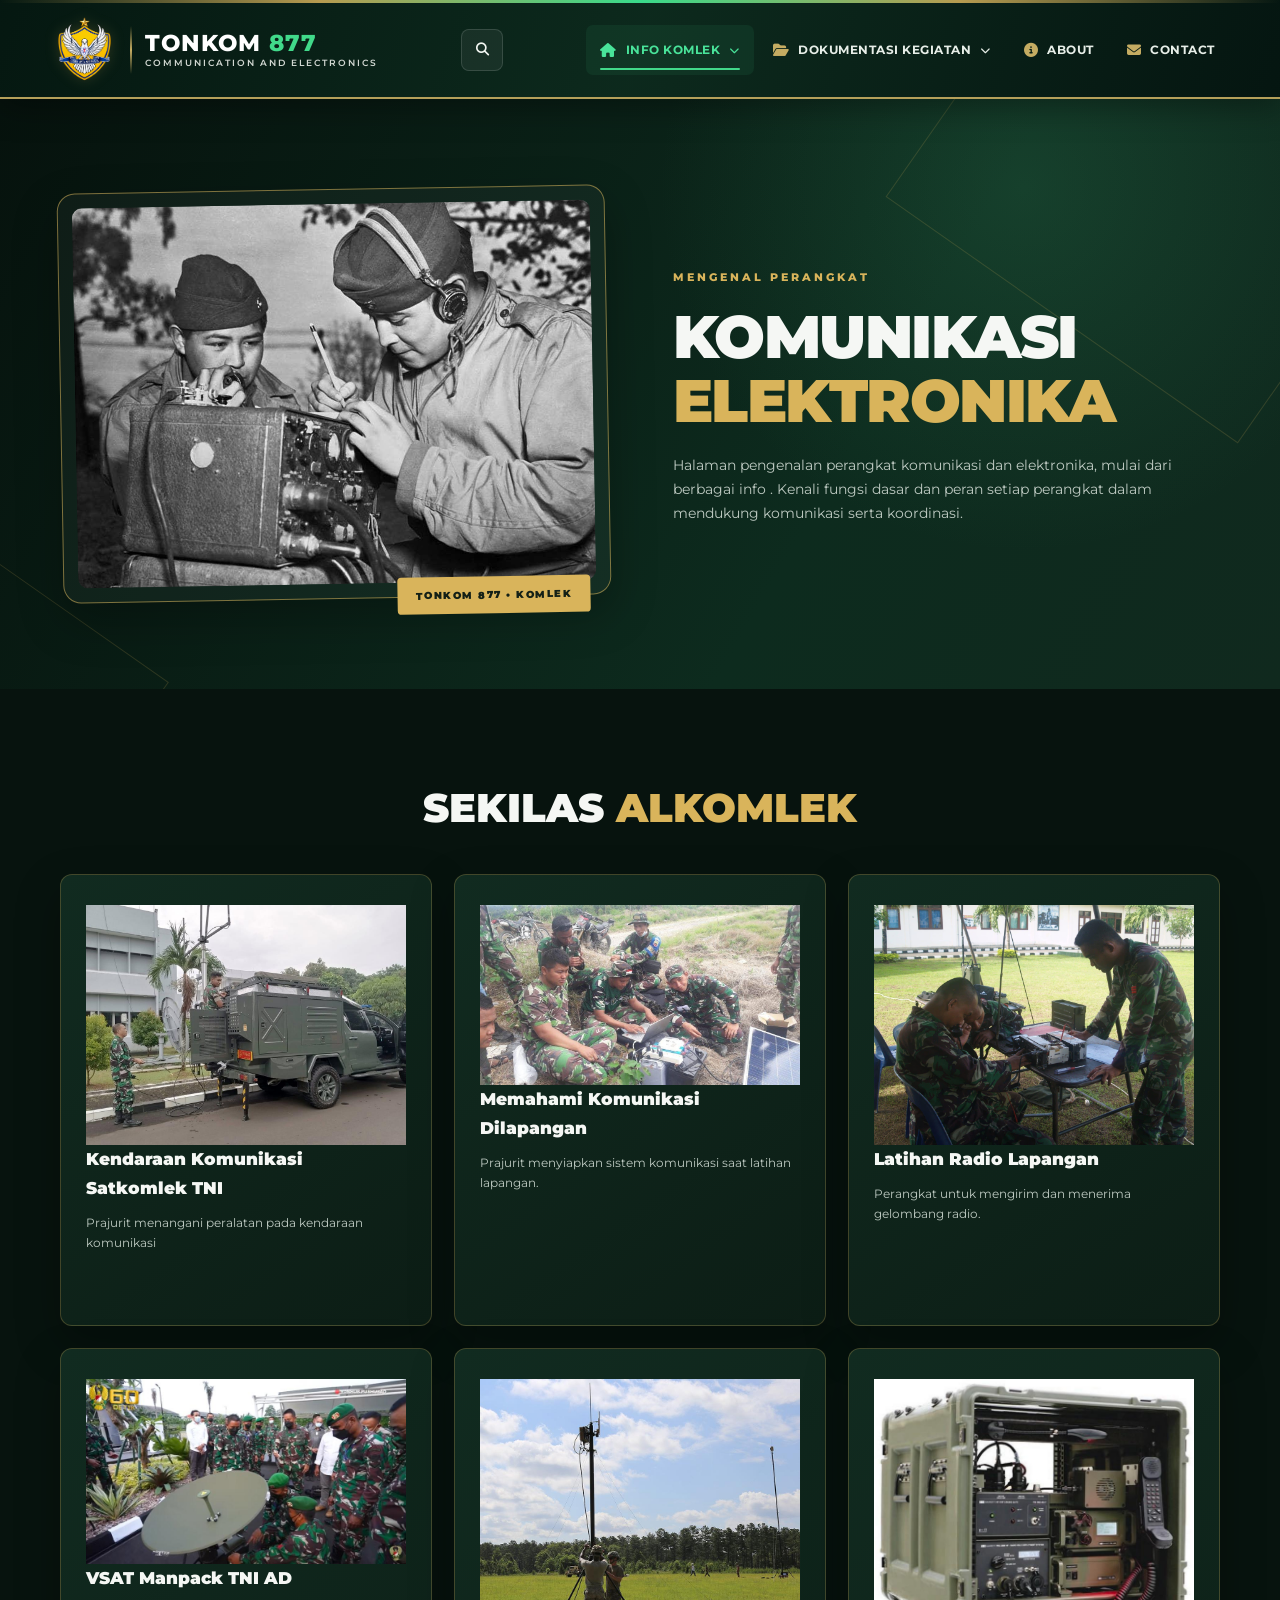
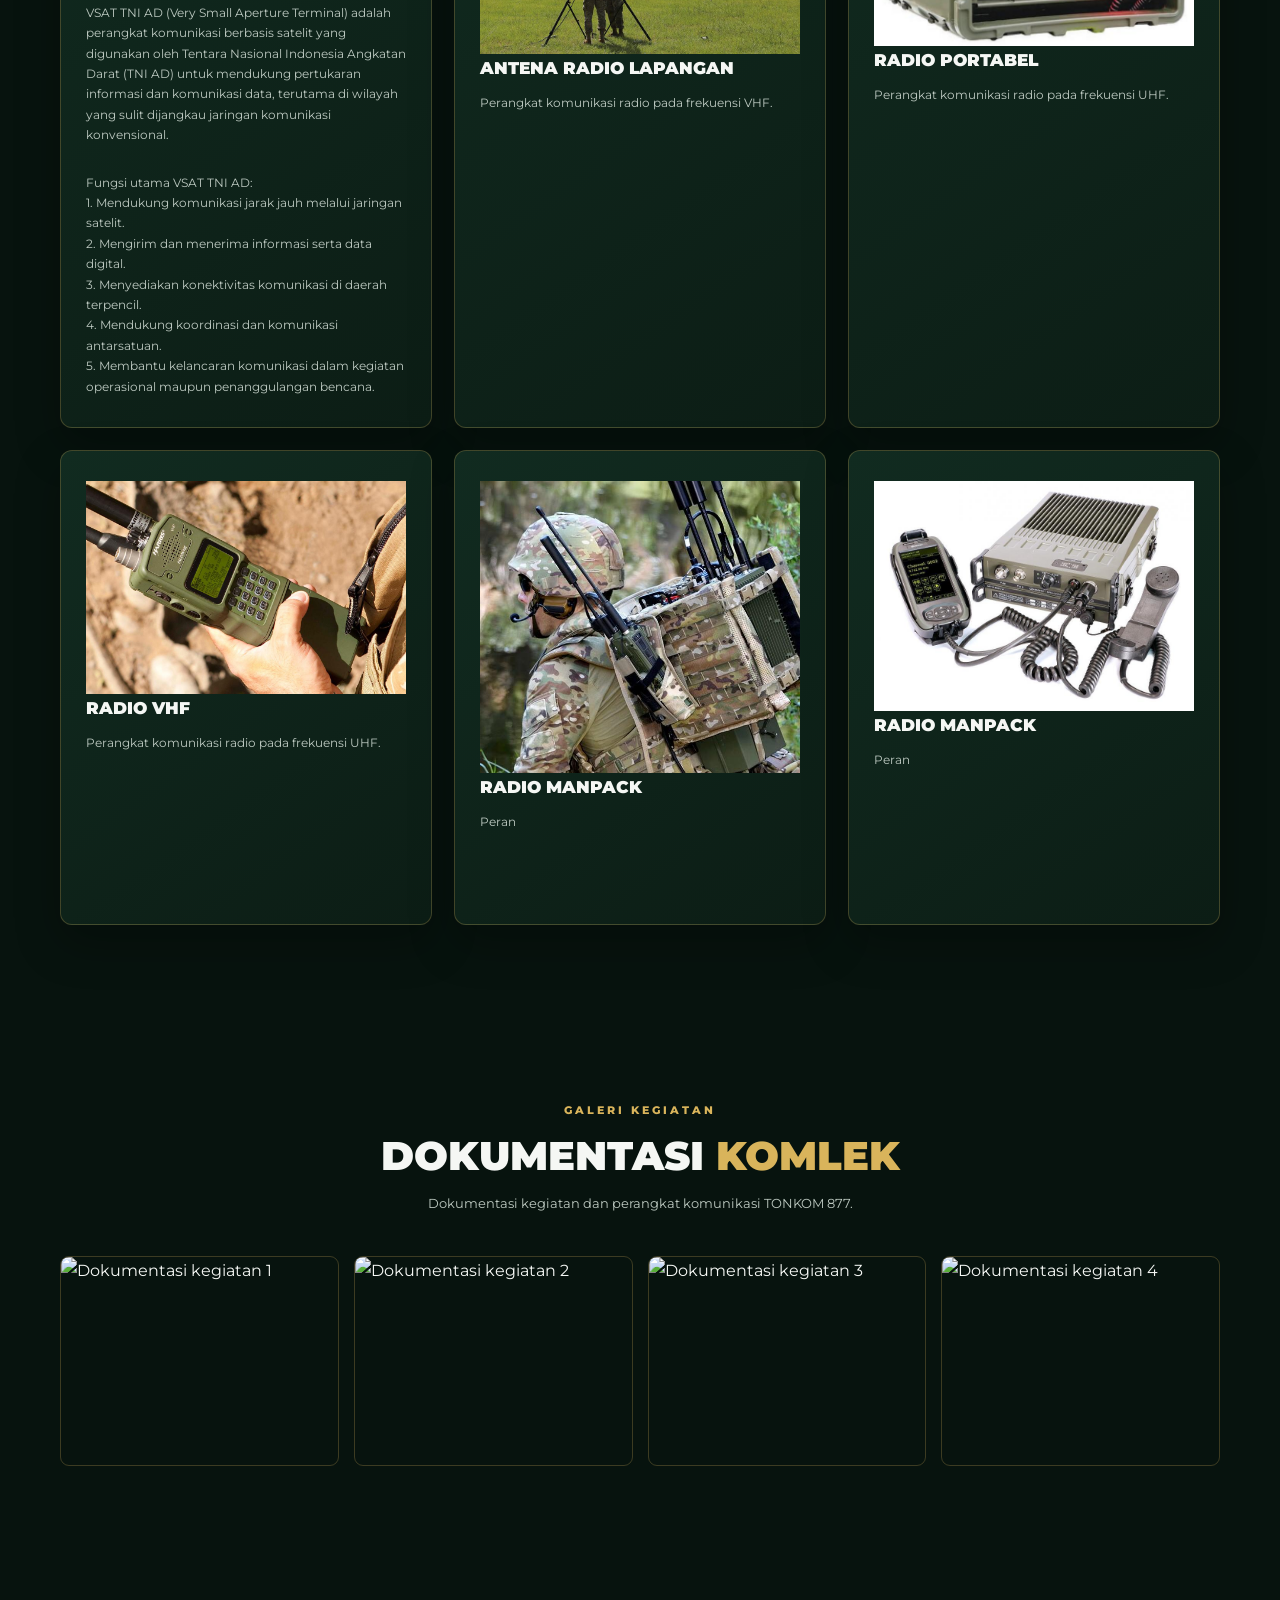
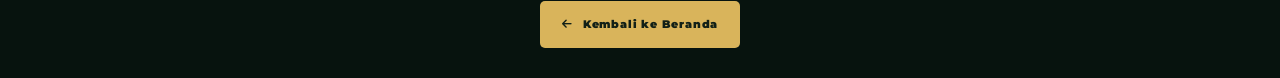
==== commit 6f3c907f: "update halaman" ====
--- a/alusista.html
+++ b/alusista.html
@@ -609,6 +609,7 @@
 </style>
 </head>
 
+    <!-- NAVBAR -->
 
 <nav class="main-nav">
   <div class="nav-container">
@@ -654,7 +655,7 @@
         <a class="nav-link" href="#"
            aria-expanded="false">
           <i class="fa-solid fa-house"></i>
-          <span>ALUSISTA KOMLEK</span>
+          <span>INFO KOMLEK</span>
           <i class="fa-solid fa-chevron-down arrow"></i>
         </a>
 
@@ -670,7 +671,7 @@
           <li>
             <a class="dropdown-item" href="alusista.html">
               <i class="fa-solid fa-tower-broadcast"></i>
-              <span>ALUSISTA KOMLEK TNI AD</span>
+              <span>INFO KOMLEK</span>
             </a>
           </li>
 
@@ -1486,13 +1487,13 @@
             <span class="eyebrow">MENGENAL PERANGKAT</span>
 
             <h1>
-                ALUSISTA
-                <span>KOMLEK </span>
+                KOMUNIKASI
+                <span>ELEKTRONIKA </span>
             </h1>
 
             <p>
                 Halaman pengenalan perangkat komunikasi dan elektronika,
-                mulai dari repeater, Handy Talky, hingga antena.
+                mulai dari berbagai info .
                 Kenali fungsi dasar dan peran setiap perangkat dalam
                 mendukung komunikasi serta koordinasi.
             </p>
@@ -1511,9 +1512,7 @@
     <div class="container">
 
         <div class="section-heading">
-            <span class="section-label">PERANGKAT KOMUNIKASI</span>
-            <h2>ALUSISTA <span>KOMLEK</span></h2>
-            <p>Daftar perangkat komunikasi dan elektronika TNI AD.</p>
+            <h2>SEKILAS <span>ALKOMLEK</span></h2>
         </div>
 
         <div class="cards">
@@ -1538,21 +1537,45 @@
             </article>
 
             <article class="feature-card">
-                <img src="img/radio-hf.jpg" alt="Radio HF">
-                <h3>RADIO HF</h3>
-                <p>Radio untuk komunikasi jarak jauh.</p>
+                <img src="images/VSAT.jpg" alt="Radio HF">
+                <h3>VSAT Manpack TNI AD</h3>
+                <p>VSAT TNI AD (Very Small Aperture Terminal) adalah perangkat komunikasi berbasis satelit yang digunakan oleh Tentara Nasional Indonesia Angkatan Darat (TNI AD) untuk mendukung pertukaran informasi dan komunikasi data, terutama di wilayah yang sulit dijangkau jaringan komunikasi konvensional.</p><br>
+                <p>
+                    Fungsi utama VSAT TNI AD:<br>
+1. Mendukung komunikasi jarak jauh melalui jaringan satelit.<br>
+2. Mengirim dan menerima informasi serta data digital.<br>
+3. Menyediakan konektivitas komunikasi di daerah terpencil.<br>
+4. Mendukung koordinasi dan komunikasi antarsatuan.<br>
+5. Membantu kelancaran komunikasi dalam kegiatan operasional maupun penanggulangan bencana.<br>
+                </p>
+
             </article>
 
             <article class="feature-card">
-                <img src="img/radio-vhf.jpg" alt="Radio VHF">
-                <h3>RADIO VHF</h3>
+                <img src="images/antena radio lapangan.jpg" alt="Radio VHF">
+                <h3>ANTENA RADIO LAPANGAN</h3>
                 <p>Perangkat komunikasi radio pada frekuensi VHF.</p>
             </article>
 
             <article class="feature-card">
-                <img src="img/radio-uhf.jpg" alt="Radio UHF">
-                <h3>RADIO UHF</h3>
+                <img src="images/rdio portabel.jpg" alt="Radio UHF">
+                <h3>RADIO PORTABEL</h3>
                 <p>Perangkat komunikasi radio pada frekuensi UHF.</p>
+            </article>
+            <article class="feature-card">
+                <img src="images/radiuo vhf.jpg" alt="Radio UHF">
+                <h3>RADIO VHF</h3>
+                <p>Perangkat komunikasi radio pada frekuensi UHF.</p>
+            </article>
+            <article class="feature-card">
+                <img src="images/radio manpack.jpg" alt="Radio UHF">
+                <h3>RADIO MANPACK</h3>
+                <p>Peran</p>
+            </article>
+            <article class="feature-card">
+                <img src="images/radrio hf.jpg" alt="Radio UHF">
+                <h3>RADIO MANPACK</h3>
+                <p>Peran</p>
             </article>
 
         </div>
@@ -1561,140 +1584,7 @@
 
 
 
-<!-- ================= DETAIL PERANGKAT ================= -->
-
-<section class="section equipment">
-    <div class="container">
-
-        <!-- REPEATER -->
-        <div class="equipment-row" id="repeater">
-
-            <div class="equipment-image">
-                <img src="images/rptportable.jpg"
-                     alt="Ilustrasi perangkat repeater portabel">
-            </div>
-
-            <div class="equipment-copy">
-
-                <span class="mini-label">
-                    01 / PERANGKAT KOMUNIKASI
-                </span>
-
-                <h3>
-                    REPEATER <span>KOMUNIKASI</span>
-                </h3>
-
-                <p>
-                    Repeater radio adalah perangkat yang menerima sinyal
-                    dari satu radio, kemudian memancarkan ulang sinyal
-                    tersebut agar dapat diterima oleh radio lain pada
-                    jangkauan yang lebih luas. Penggunaan dan jangkauannya
-                    bergantung pada jenis perangkat, antena, lokasi,
-                    kondisi medan, serta konfigurasi sistem.
-                </p>
-
-                <ul>
-                    <li>Menerima dan memancarkan kembali sinyal radio.</li>
-                    <li>Membantu memperluas cakupan komunikasi radio.</li>
-                    <li>Mendukung komunikasi antar pengguna pada area yang terjangkau sistem.</li>
-                </ul>
-
-                <div class="info-panel">
-                    Jenis repeater dapat berbeda, misalnya repeater tetap
-                    maupun portabel. Spesifikasi dan tata cara pengoperasian
-                    harus mengikuti perangkat serta ketentuan satuan.
-                </div>
-
-            </div>
-        </div>
-
-
-        <!-- HANDY TALKY -->
-        <div class="equipment-row reverse" id="handy-talky">
-
-            <div class="equipment-image">
-                <img src="images/ht1.png"
-                     alt="Ilustrasi Handy Talky">
-            </div>
-
-            <div class="equipment-copy">
-
-                <span class="mini-label">
-                    02 / RADIO PORTABEL
-                </span>
-
-                <h3>
-                    HANDY <span>TALKY</span>
-                </h3>
-
-                <p>
-                    Handy Talky (HT) merupakan radio komunikasi dua arah
-                    berbentuk portabel. Perangkat ini memungkinkan pengguna
-                    mengirim dan menerima pesan suara melalui gelombang
-                    radio tanpa bergantung pada jaringan seluler atau internet.
-                </p>
-
-                <ul>
-                    <li><strong>Antena:</strong> membantu memancarkan dan menerima gelombang radio.</li>
-                    <li><strong>Tombol PTT:</strong> ditekan saat pengguna akan berbicara.</li>
-                    <li><strong>Mikrofon dan speaker:</strong> digunakan untuk mengirim dan mendengarkan suara.</li>
-                    <li><strong>Baterai:</strong> menjadi sumber daya perangkat.</li>
-                </ul>
-
-                <div class="info-panel">
-                    Gunakan kanal, daya pancar, dan prosedur komunikasi
-                    sesuai arahan serta aturan yang berlaku. Pastikan
-                    perangkat kompatibel sebelum digunakan bersama.
-                </div>
-
-            </div>
-        </div>
-
-
-        <!-- ANTENA -->
-        <div class="equipment-row" id="antena">
-
-            <div class="equipment-image">
-                <img src="images/komlek3.jpg"
-                     alt="Ilustrasi antena komunikasi">
-            </div>
-
-            <div class="equipment-copy">
-
-                <span class="mini-label">
-                    03 / KOMPONEN PENDUKUNG
-                </span>
-
-                <h3>
-                    ANTENA <span>KOMUNIKASI</span>
-                </h3>
-
-                <p>
-                    Antena merupakan komponen penting pada sistem radio
-                    yang berfungsi memancarkan dan menerima gelombang
-                    elektromagnetik. Kinerja komunikasi dapat dipengaruhi
-                    oleh jenis antena, pemasangan, posisi, kondisi lingkungan,
-                    serta kesesuaian antena dengan perangkat radio.
-                </p>
-
-                <ul>
-                    <li>Membantu proses pemancaran dan penerimaan sinyal radio.</li>
-                    <li>Memiliki bentuk dan karakteristik yang disesuaikan dengan kebutuhan sistem.</li>
-                    <li>Perlu dipasang dengan memperhatikan petunjuk keselamatan dan spesifikasi perangkat.</li>
-                </ul>
-
-                <div class="info-panel">
-                    Gambar pada bagian ini merupakan ilustrasi. Sesuaikan
-                    dengan foto antena yang benar-benar digunakan dan
-                    telah diizinkan untuk ditampilkan.
-                </div>
-
-            </div>
-        </div>
-
-    </div>
-</section>
-
+        
 
 <!-- ================= DOKUMENTASI ================= -->
 
@@ -1730,53 +1620,41 @@
 
 <!-- ================= PENUTUP ================= -->
 
-<section class="section" style="padding-top:0">
-    <div class="container">
-
-        <div class="closing">
-
-            <span class="section-label">TONKOM 877</span>
-
-            <h2>
-                CEPAT, TEPAT, <span>DAN AMAN</span>
-            </h2>
-
-            <p>
-                Komunikasi yang baik mendukung koordinasi dan
-                kelancaran pelaksanaan tugas.
-            </p>
-
-            <a class="btn-gold" href="index.html">
-                <i class="fa-solid fa-house"></i>
-                KEMBALI KE BERANDA
-            </a>
-
-        </div>
-    </div>
-</section>
-
+
+<div class="btn-center">
+    <a href="index.html" class="btn-gold">
+        <i class="fas fa-arrow-left"></i>
+        Kembali ke Beranda
+    </a>
+</div>
+
+<style>
+    
+/* TOMBOL BERADA DI TENGAH */
+.btn-center {
+    display: flex;
+    justify-content: center;
+    align-items: center;
+    width: 100%;
+    margin: 30px auto;
+}
+
+.btn-center .btn-gold {
+    display: inline-flex;
+    align-items: center;
+    justify-content: center;
+    gap: 10px;
+}
+
+</style>
 </main>
 
 
+
+
 <!-- ================= FOOTER ================= -->
 
-<footer>
-    <div class="container footer-inner">
-
-        <span class="footer-brand">
-            TONKOM 877
-        </span>
-
-        <span>
-            © 2026 TONKOM 877. Seluruh hak cipta dilindungi.
-        </span>
-
-        <span>
-            BERSAMA RAKYAT, TNI KUAT
-        </span>
-
-    </div>
-</footer>
+
 
 
 <!-- ================= JAVASCRIPT NAVBAR ================= -->
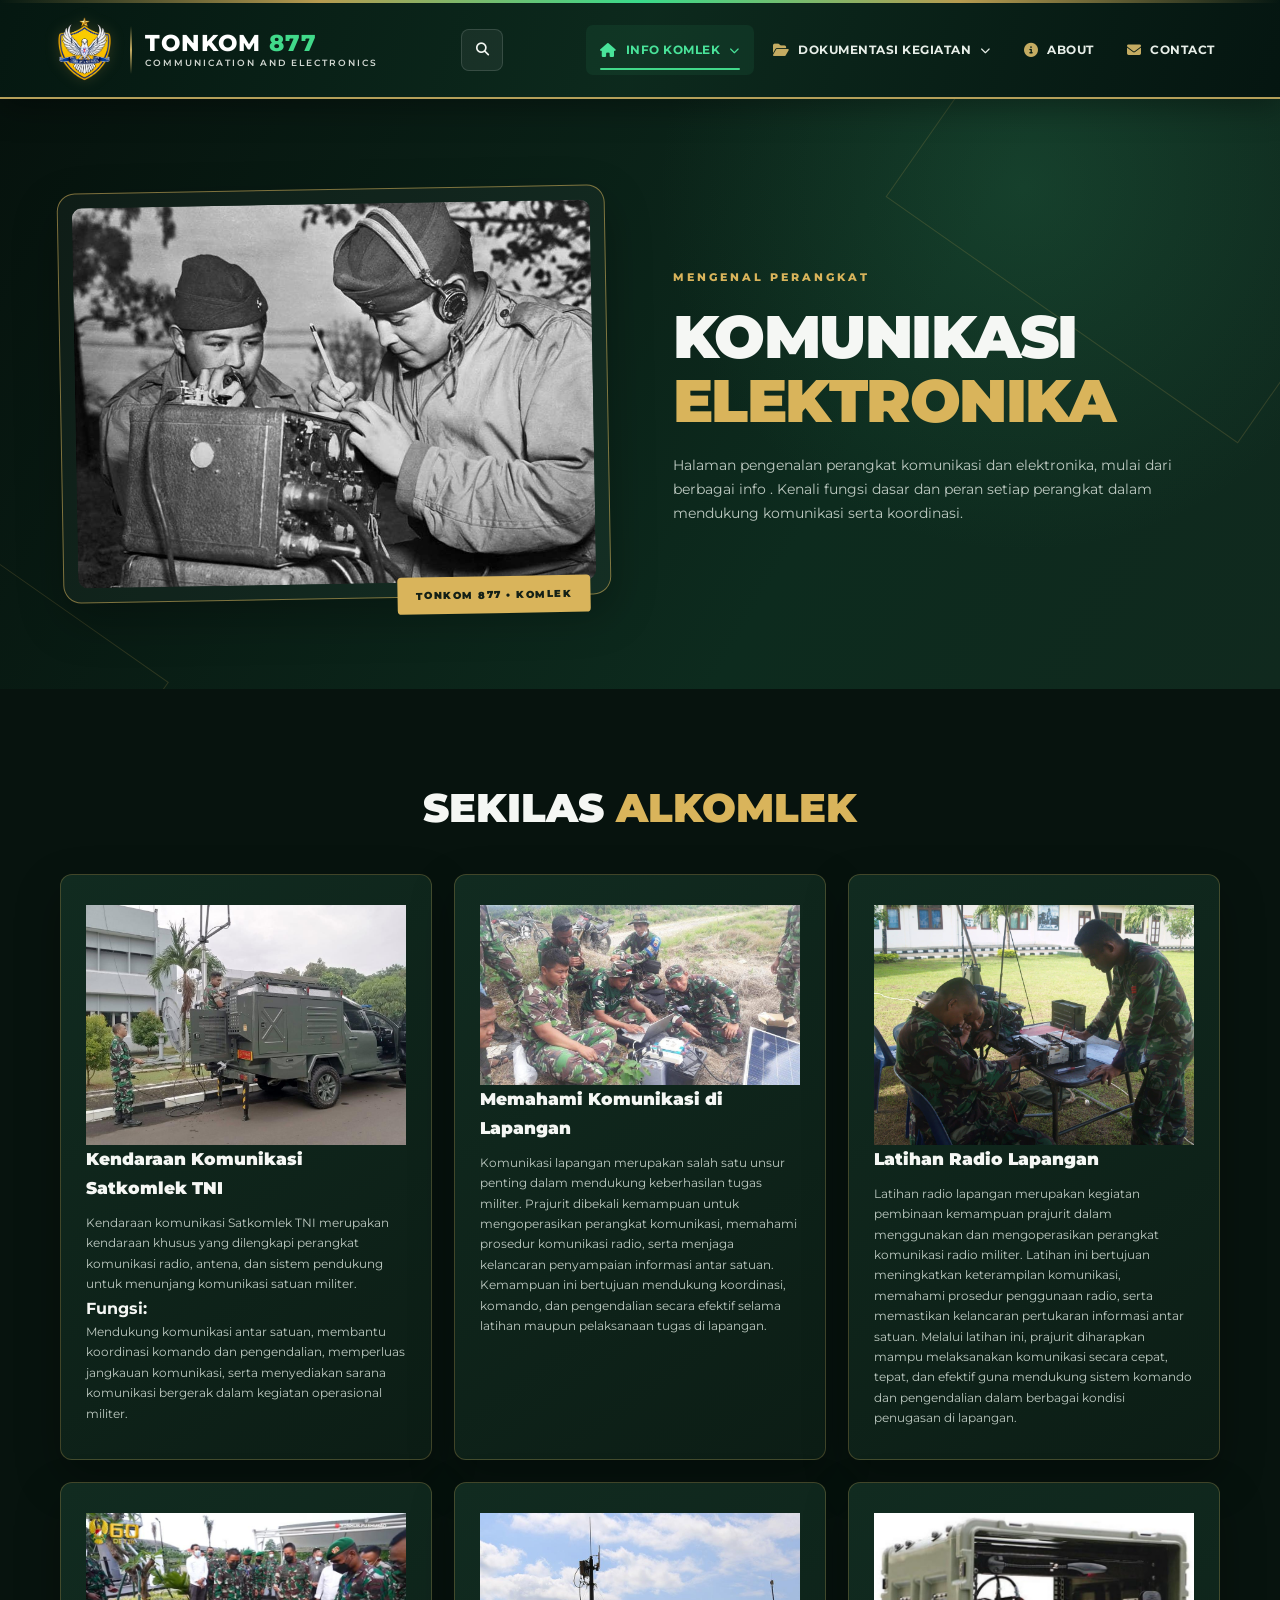
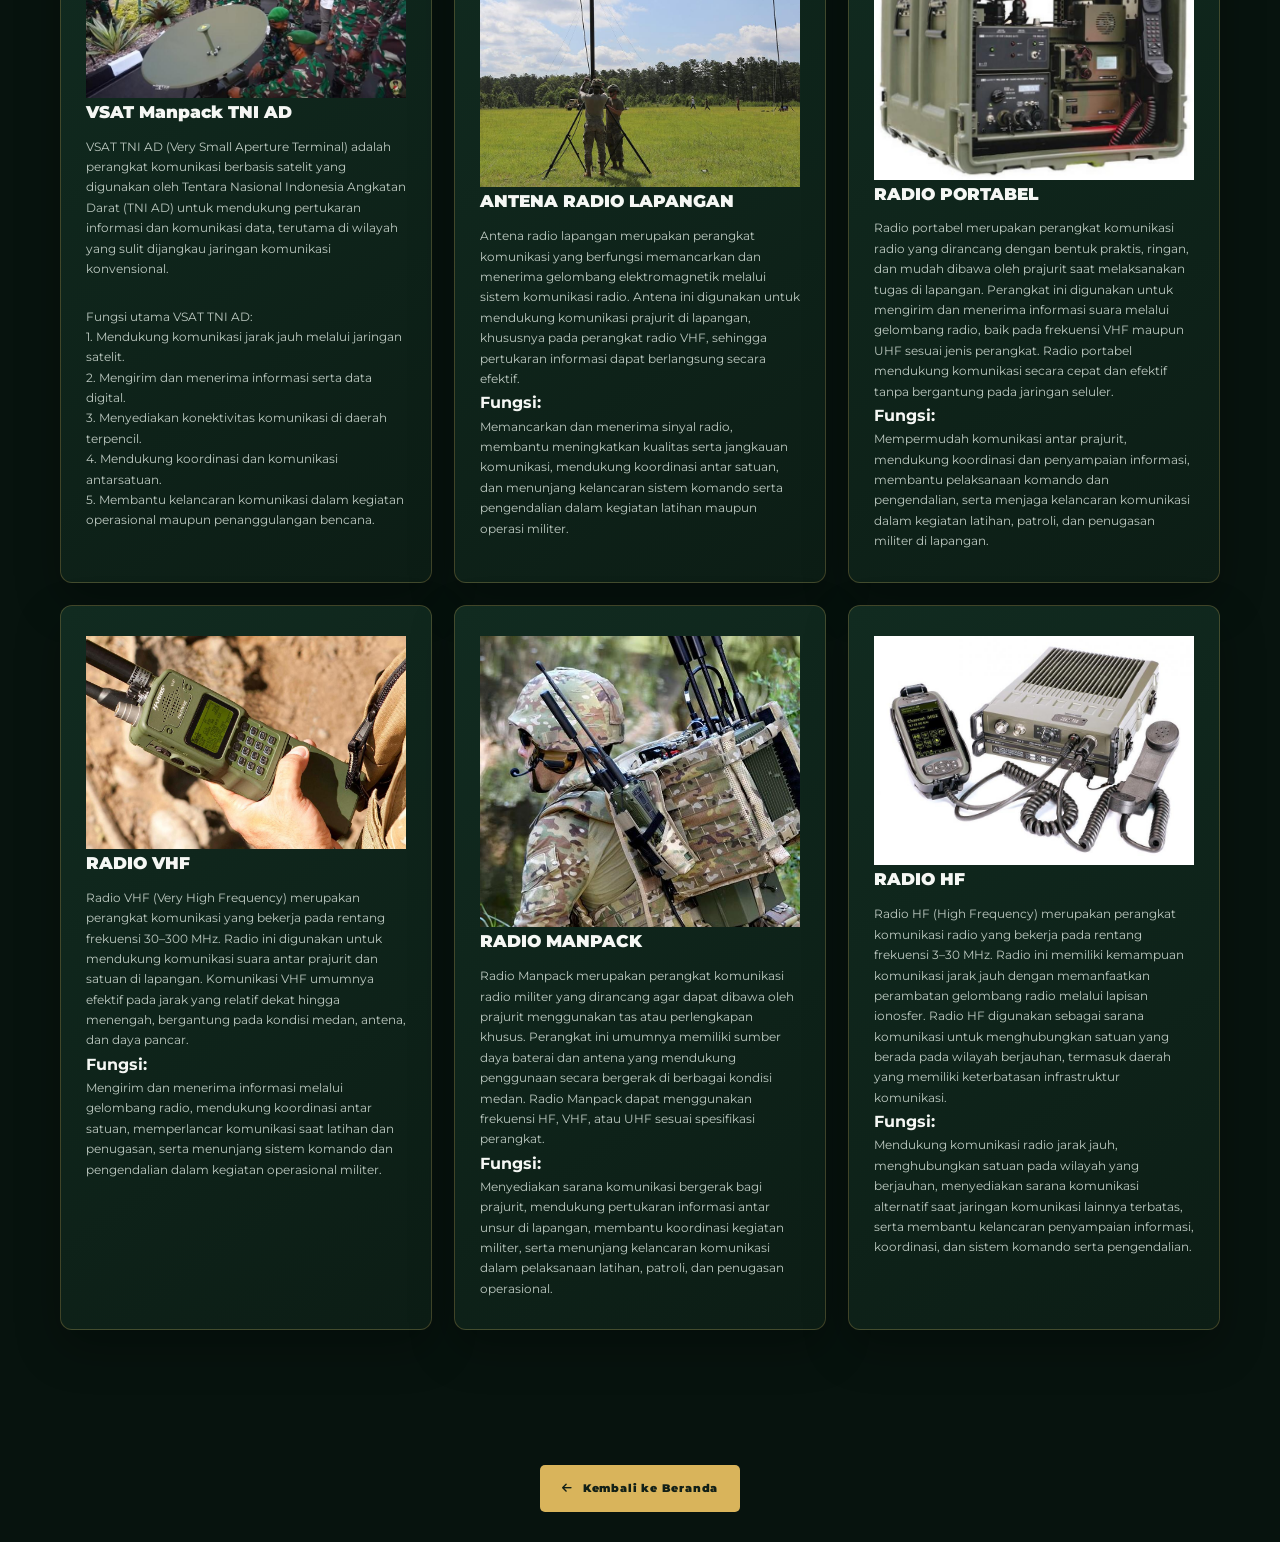
==== commit c51111ac: "update  website" ====
--- a/alusista.html
+++ b/alusista.html
@@ -676,7 +676,7 @@
           </li>
 
           <li>
-            <a class="dropdown-item" href="homepage-3.html">
+            <a class="dropdown-item" href="sandi.html">
               <i class="fa-solid fa-lock"></i>
               <span>SANDI TNI AD</span>
             </a>
@@ -1517,24 +1517,71 @@
 
         <div class="cards">
 
-            <article class="feature-card">
-                <img src="images/mobile satkom.jpg" alt="Repeater">
-                <h3>Kendaraan Komunikasi Satkomlek TNI</h3>
-                <p>Prajurit menangani peralatan pada kendaraan komunikasi</p>
-            </article>
-
-            <article class="feature-card">
-                <img src="images/komlek 1.jpg" alt="Handy Talky">
-                <h3>Memahami Komunikasi Dilapangan</h3>
-                <p>
-Prajurit menyiapkan sistem komunikasi saat latihan lapangan.</p>
-            </article>
-
-            <article class="feature-card">
-                <img src="images/komlek 3.jpg" alt="Antena">
-                <h3>Latihan Radio Lapangan</h3>
-                <p>Perangkat untuk mengirim dan menerima gelombang radio.</p>
-            </article>
+           
+<article class="feature-card">
+    <img src="images/mobile satkom.jpg" alt="Kendaraan Komunikasi Satkomlek TNI">
+
+    <h3>Kendaraan Komunikasi Satkomlek TNI</h3>
+
+    <p>
+        Kendaraan komunikasi Satkomlek TNI merupakan
+        kendaraan khusus yang dilengkapi perangkat
+        komunikasi radio, antena, dan sistem pendukung
+        untuk menunjang komunikasi satuan militer.
+    </p>
+
+    <h4>Fungsi:</h4>
+    <p>
+        Mendukung komunikasi antar satuan, membantu
+        koordinasi komando dan pengendalian,
+        memperluas jangkauan komunikasi, serta
+        menyediakan sarana komunikasi bergerak
+        dalam kegiatan operasional militer.
+    </p>
+</article>
+
+            
+<article class="feature-card">
+    <img src="images/komlek 1.jpg" alt="Komunikasi Lapangan TNI AD">
+
+    <h3>Memahami Komunikasi di Lapangan</h3>
+
+    <p>
+        Komunikasi lapangan merupakan salah satu unsur
+        penting dalam mendukung keberhasilan tugas
+        militer. Prajurit dibekali kemampuan untuk
+        mengoperasikan perangkat komunikasi, memahami
+        prosedur komunikasi radio, serta menjaga
+        kelancaran penyampaian informasi antar satuan.
+        Kemampuan ini bertujuan mendukung koordinasi,
+        komando, dan pengendalian secara efektif
+        selama latihan maupun pelaksanaan tugas
+        di lapangan.
+    </p>
+</article>
+
+
+<article class="feature-card">
+    <img src="images/komlek 3.jpg" alt="Latihan Radio Lapangan">
+
+    <h3>Latihan Radio Lapangan</h3>
+
+    <p>
+        Latihan radio lapangan merupakan kegiatan
+        pembinaan kemampuan prajurit dalam menggunakan
+        dan mengoperasikan perangkat komunikasi radio
+        militer. Latihan ini bertujuan meningkatkan
+        keterampilan komunikasi, memahami prosedur
+        penggunaan radio, serta memastikan kelancaran
+        pertukaran informasi antar satuan. Melalui
+        latihan ini, prajurit diharapkan mampu
+        melaksanakan komunikasi secara cepat, tepat,
+        dan efektif guna mendukung sistem komando
+        dan pengendalian dalam berbagai kondisi
+        penugasan di lapangan.
+    </p>
+</article>
+
 
             <article class="feature-card">
                 <img src="images/VSAT.jpg" alt="Radio HF">
@@ -1551,71 +1598,163 @@
 
             </article>
 
-            <article class="feature-card">
-                <img src="images/antena radio lapangan.jpg" alt="Radio VHF">
-                <h3>ANTENA RADIO LAPANGAN</h3>
-                <p>Perangkat komunikasi radio pada frekuensi VHF.</p>
-            </article>
-
-            <article class="feature-card">
-                <img src="images/rdio portabel.jpg" alt="Radio UHF">
-                <h3>RADIO PORTABEL</h3>
-                <p>Perangkat komunikasi radio pada frekuensi UHF.</p>
-            </article>
-            <article class="feature-card">
-                <img src="images/radiuo vhf.jpg" alt="Radio UHF">
-                <h3>RADIO VHF</h3>
-                <p>Perangkat komunikasi radio pada frekuensi UHF.</p>
-            </article>
-            <article class="feature-card">
-                <img src="images/radio manpack.jpg" alt="Radio UHF">
-                <h3>RADIO MANPACK</h3>
-                <p>Peran</p>
-            </article>
-            <article class="feature-card">
-                <img src="images/radrio hf.jpg" alt="Radio UHF">
-                <h3>RADIO MANPACK</h3>
-                <p>Peran</p>
-            </article>
+           
+<article class="feature-card">
+    <img src="images/antena radio lapangan.jpg" alt="Antena Radio Lapangan">
+
+    <h3>ANTENA RADIO LAPANGAN</h3>
+
+    <p>
+        Antena radio lapangan merupakan perangkat
+        komunikasi yang berfungsi memancarkan dan
+        menerima gelombang elektromagnetik melalui
+        sistem komunikasi radio. Antena ini digunakan
+        untuk mendukung komunikasi prajurit di lapangan,
+        khususnya pada perangkat radio VHF, sehingga
+        pertukaran informasi dapat berlangsung
+        secara efektif.
+    </p>
+
+    <h4>Fungsi:</h4>
+    <p>
+        Memancarkan dan menerima sinyal radio,
+        membantu meningkatkan kualitas serta
+        jangkauan komunikasi, mendukung koordinasi
+        antar satuan, dan menunjang kelancaran
+        sistem komando serta pengendalian dalam
+        kegiatan latihan maupun operasi militer.
+    </p>
+</article>
+
+
+            
+<article class="feature-card">
+    <img src="images/rdio portabel.jpg" alt="Radio Portabel">
+
+    <h3>RADIO PORTABEL</h3>
+
+    <p>
+        Radio portabel merupakan perangkat komunikasi
+        radio yang dirancang dengan bentuk praktis,
+        ringan, dan mudah dibawa oleh prajurit saat
+        melaksanakan tugas di lapangan. Perangkat ini
+        digunakan untuk mengirim dan menerima informasi
+        suara melalui gelombang radio, baik pada
+        frekuensi VHF maupun UHF sesuai jenis perangkat.
+        Radio portabel mendukung komunikasi secara
+        cepat dan efektif tanpa bergantung pada
+        jaringan seluler.
+    </p>
+
+    <h4>Fungsi:</h4>
+    <p>
+        Mempermudah komunikasi antar prajurit,
+        mendukung koordinasi dan penyampaian informasi,
+        membantu pelaksanaan komando dan pengendalian,
+        serta menjaga kelancaran komunikasi dalam
+        kegiatan latihan, patroli, dan penugasan
+        militer di lapangan.
+    </p>
+</article>
+
+          
+<!-- RADIO VHF -->
+<article class="feature-card">
+    <img src="images/radiuo vhf.jpg" alt="Radio VHF">
+
+    <h3>RADIO VHF</h3>
+
+    <p>
+        Radio VHF (Very High Frequency) merupakan
+        perangkat komunikasi yang bekerja pada
+        rentang frekuensi 30–300 MHz. Radio ini
+        digunakan untuk mendukung komunikasi suara
+        antar prajurit dan satuan di lapangan.
+        Komunikasi VHF umumnya efektif pada jarak
+        yang relatif dekat hingga menengah,
+        bergantung pada kondisi medan, antena,
+        dan daya pancar.
+    </p>
+
+    <h4>Fungsi:</h4>
+    <p>
+        Mengirim dan menerima informasi melalui
+        gelombang radio, mendukung koordinasi
+        antar satuan, memperlancar komunikasi
+        saat latihan dan penugasan, serta
+        menunjang sistem komando dan pengendalian
+        dalam kegiatan operasional militer.
+    </p>
+</article>
+
+<!-- RADIO MANPACK -->
+<article class="feature-card">
+    <img src="images/radio manpack.jpg" alt="Radio Manpack">
+
+    <h3>RADIO MANPACK</h3>
+
+    <p>
+        Radio Manpack merupakan perangkat komunikasi
+        radio militer yang dirancang agar dapat
+        dibawa oleh prajurit menggunakan tas atau
+        perlengkapan khusus. Perangkat ini umumnya
+        memiliki sumber daya baterai dan antena
+        yang mendukung penggunaan secara bergerak
+        di berbagai kondisi medan. Radio Manpack
+        dapat menggunakan frekuensi HF, VHF,
+        atau UHF sesuai spesifikasi perangkat.
+    </p>
+
+    <h4>Fungsi:</h4>
+    <p>
+        Menyediakan sarana komunikasi bergerak
+        bagi prajurit, mendukung pertukaran
+        informasi antar unsur di lapangan,
+        membantu koordinasi kegiatan militer,
+        serta menunjang kelancaran komunikasi
+        dalam pelaksanaan latihan, patroli,
+        dan penugasan operasional.
+    </p>
+</article>
+
+<!-- RADIO HF -->
+<article class="feature-card">
+    <img src="images/radrio hf.jpg" alt="Radio HF">
+
+    <h3>RADIO HF</h3>
+
+    <p>
+        Radio HF (High Frequency) merupakan
+        perangkat komunikasi radio yang bekerja
+        pada rentang frekuensi 3–30 MHz.
+        Radio ini memiliki kemampuan komunikasi
+        jarak jauh dengan memanfaatkan perambatan
+        gelombang radio melalui lapisan ionosfer.
+        Radio HF digunakan sebagai sarana komunikasi
+        untuk menghubungkan satuan yang berada
+        pada wilayah berjauhan, termasuk daerah
+        yang memiliki keterbatasan infrastruktur
+        komunikasi.
+    </p>
+
+    <h4>Fungsi:</h4>
+    <p>
+        Mendukung komunikasi radio jarak jauh,
+        menghubungkan satuan pada wilayah yang
+        berjauhan, menyediakan sarana komunikasi
+        alternatif saat jaringan komunikasi
+        lainnya terbatas, serta membantu
+        kelancaran penyampaian informasi,
+        koordinasi, dan sistem komando
+        serta pengendalian.
+    </p>
+</article>
+
 
         </div>
     </div>
 </section>
 
-
-
-        
-
-<!-- ================= DOKUMENTASI ================= -->
-
-<section class="section" id="dokumentasi">
-    <div class="container">
-
-        <div class="section-heading">
-            <span class="section-label">GALERI KEGIATAN</span>
-
-            <h2>
-                DOKUMENTASI <span>KOMLEK</span>
-            </h2>
-
-            <p>
-                Dokumentasi kegiatan dan perangkat komunikasi TONKOM 877.
-            </p>
-        </div>
-
-        <div class="gallery">
-
-            <img src="images/m1.jpeg" alt="Dokumentasi kegiatan 1">
-
-            <img src="images/m2.jpeg" alt="Dokumentasi kegiatan 2">
-
-            <img src="images/m3.jpeg" alt="Dokumentasi kegiatan 3">
-
-            <img src="images/m4.jpeg" alt="Dokumentasi kegiatan 4">
-
-        </div>
-    </div>
-</section>
 
 
 <!-- ================= PENUTUP ================= -->
